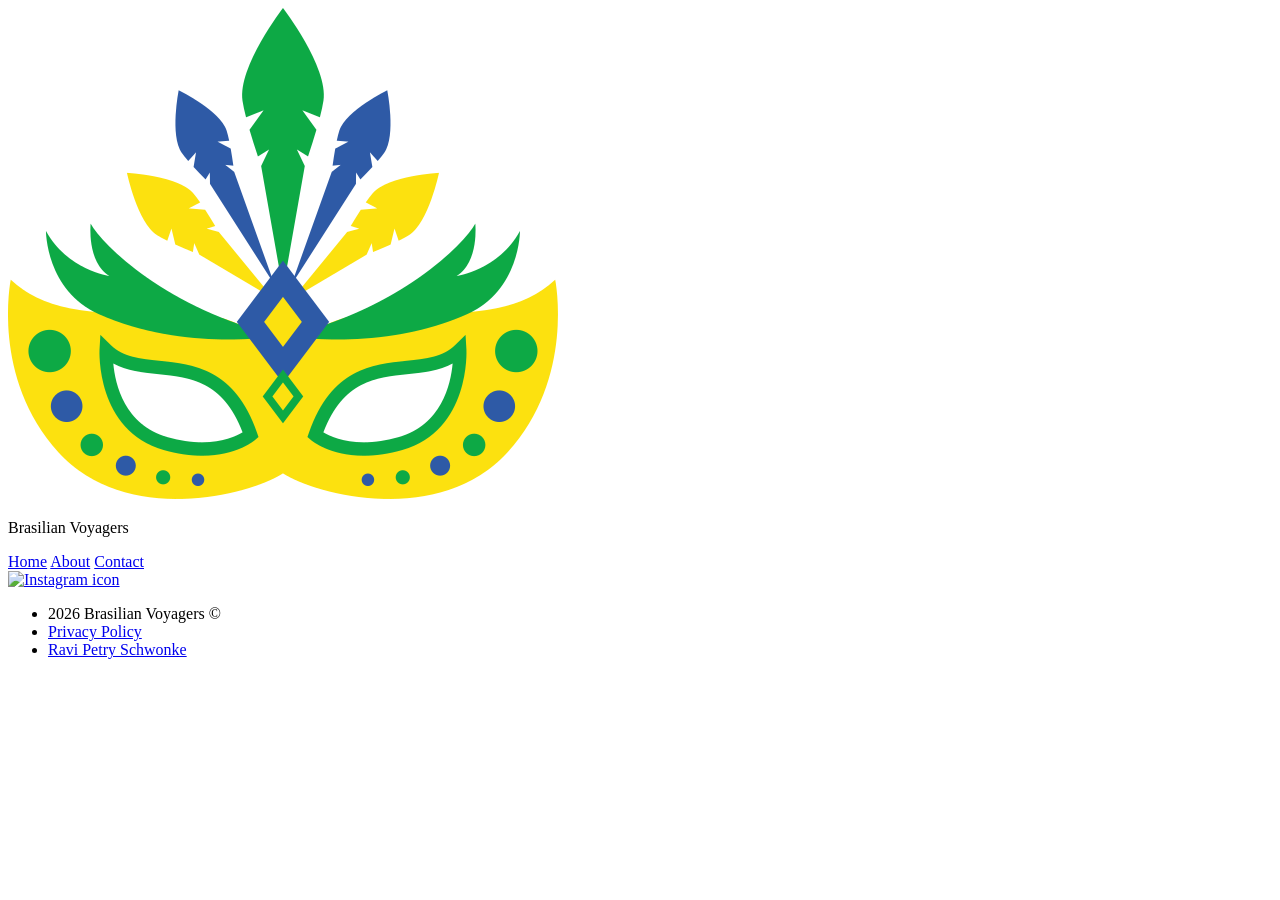
==== about.html @ b4f51a3a "feat: add header and footer" ====
<!DOCTYPE html>
<html lang="pt-BR">
<head>
    <meta charset="UTF-8">
    <meta name="viewport" content="width=device-width, initial-scale=1.0">
    <link rel="icon" type="image/png" href="./images/logo.png" >
    <title>Brasilian Voyagers</title>
</head>
<body>
    <header>
        <div>
            <img src="images/logo.png" alt="Brasilian Voyagers logo">
            <p>Bra<span>s</span>ilian Voyagers</p>
        </div>
        <nav>
            <a href="index.html">Home</a>
            <a href="about.html">About</a>
            <a href="contact.html">Contact</a>
        </nav>
        <a href="https://www.instagram.com/"><img src="images/instagram-icon.png" alt="Instagram icon"></a>
    </header>
    <main>

    </main>
    <footer>
        <ul>
            <li>2026 Brasilian Voyagers &copy;</li>
            <li><a href="#">Privacy Policy</a></li>
            <li><a href="https://github.com/Ravii-873">Ravi Petry Schwonke</a></li>
        </ul>
    </footer>
</body>
</html>
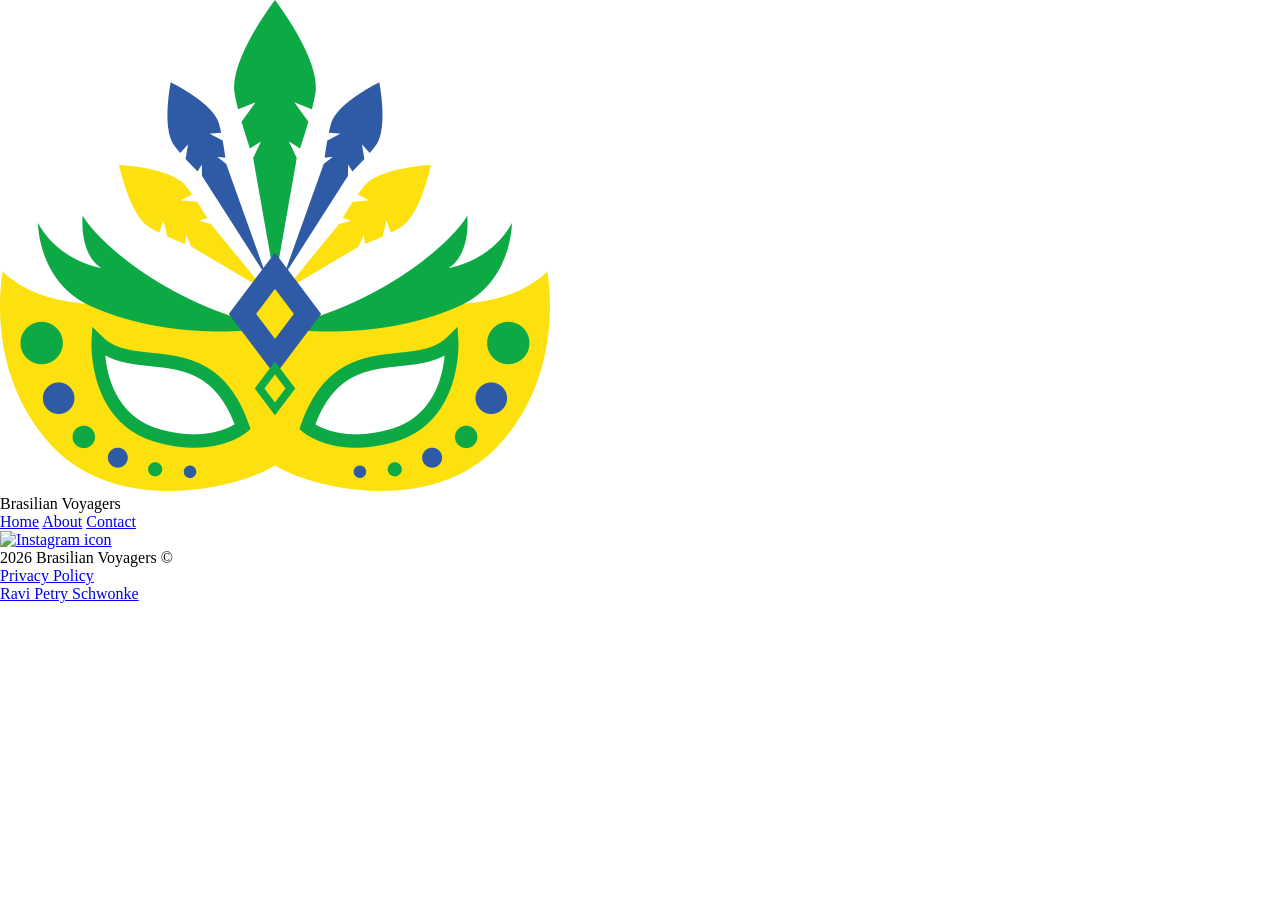
==== commit 4bbe7b23: "feat: link with css" ====
--- a/about.html
+++ b/about.html
@@ -1,11 +1,14 @@
 <!DOCTYPE html>
 <html lang="pt-BR">
+
 <head>
     <meta charset="UTF-8">
     <meta name="viewport" content="width=device-width, initial-scale=1.0">
-    <link rel="icon" type="image/png" href="./images/logo.png" >
+    <link rel="icon" type="image/png" href="./images/logo.png">
+    <link rel="stylesheet" href="style.css">
     <title>Brasilian Voyagers</title>
 </head>
+
 <body>
     <header>
         <div>
@@ -30,4 +33,5 @@
         </ul>
     </footer>
 </body>
+
 </html>
--- a/style.css
+++ b/style.css
@@ -0,0 +1,55 @@
+:root {
+  --green-forest-50: #f0f4f1;
+  --green-forest-100: #dce7df;
+  --green-forest-200: #b9cebe;
+  --green-forest-300: #8fae96;
+  --green-forest-400: #64886e;
+  --green-forest-500: #476b51;
+  --green-forest-600: #36533f;
+  --green-forest-700: #2b4232;
+  --green-forest-800: #233529;
+  --green-forest-900: #1d2c23;
+  --green-forest-950: #101914;
+
+  --green-water-50: #f0f7f5;
+  --green-water-100: #d8ede6;
+  --green-water-200: #b3dbcc;
+  --green-water-300: #82c1ab;
+  --green-water-400: #52a286;
+  --green-water-500: #38876c;
+  --green-water-600: #296d54;
+  --green-water-700: #235744;
+  --green-water-800: #1e4637;
+  --green-water-900: #19392e;
+  --green-water-950: #0e221b;
+
+  --blue-soft-50: #f2f6f9;
+  --blue-soft-100: #e2ebf2;
+  --blue-soft-200: #cbdbe7;
+  --blue-soft-300: #a8c5d8;
+  --blue-soft-400: #7da7c4;
+  --blue-soft-500: #5c8bb0;
+  --blue-soft-600: #486f92;
+  --blue-soft-700: #3d5c78;
+  --blue-soft-800: #354d63;
+  --blue-soft-900: #2e4153;
+  --blue-soft-950: #1d2a36;
+
+  --yellow-burnt-50: #fdfbf4;
+  --yellow-burnt-100: #f9f4e3;
+  --yellow-burnt-200: #f2e5c4;
+  --yellow-burnt-300: #e6cf9a;
+  --yellow-burnt-400: #d4b36c;
+  --yellow-burnt-500: #bf9847;
+  --yellow-burnt-600: #a37d36;
+  --yellow-burnt-700: #84622e;
+  --yellow-burnt-800: #6e5129;
+  --yellow-burnt-900: #5d4527;
+  --yellow-burnt-950: #342514;
+}
+
+* {
+    padding: 0;
+    margin: 0;
+    box-sizing: border-box;
+}
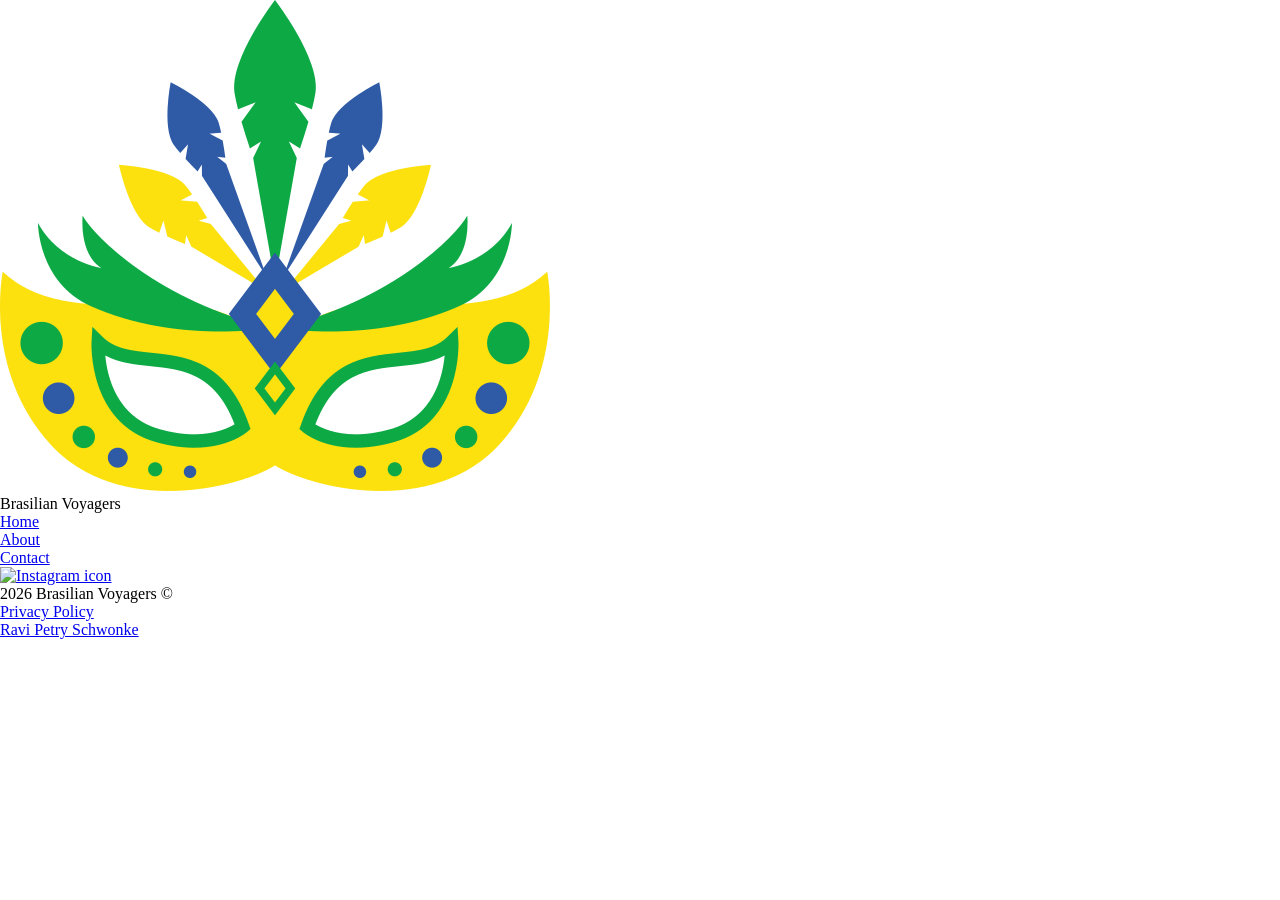
==== commit da22f9ac: "fix: navigation with <ul> intead of untied <a>'s" ====
--- a/about.html
+++ b/about.html
@@ -2,36 +2,40 @@
 <html lang="pt-BR">
 
 <head>
-    <meta charset="UTF-8">
-    <meta name="viewport" content="width=device-width, initial-scale=1.0">
-    <link rel="icon" type="image/png" href="./images/logo.png">
-    <link rel="stylesheet" href="style.css">
-    <title>Brasilian Voyagers</title>
+  <meta charset="UTF-8">
+  <meta name="viewport" content="width=device-width, initial-scale=1.0">
+  <link rel="icon" type="image/png" href="./images/logo.png">
+  <link rel="stylesheet" href="style.css">
+  <title>Brasilian Voyagers</title>
 </head>
 
 <body>
-    <header>
-        <div>
-            <img src="images/logo.png" alt="Brasilian Voyagers logo">
-            <p>Bra<span>s</span>ilian Voyagers</p>
-        </div>
-        <nav>
-            <a href="index.html">Home</a>
-            <a href="about.html">About</a>
-            <a href="contact.html">Contact</a>
-        </nav>
-        <a href="https://www.instagram.com/"><img src="images/instagram-icon.png" alt="Instagram icon"></a>
-    </header>
-    <main>
+  <header>
+    <div>
+      <img src="images/logo.png" alt="Brasilian Voyagers logo">
+      <p>Bra<span>s</span>ilian Voyagers</p>
+    </div>
+    <nav>
+      <ul>
+        <li><a href="index.html">Home</a></li>
+        <li><a href="about.html">About</a></li>
+        <li><a href="contact.html">Contact</a></li>
+      </ul>
+    </nav>
+    <a href="https://www.instagram.com/"><img src="images/instagram-icon.png" alt="Instagram icon"></a>
+  </header>
 
-    </main>
-    <footer>
-        <ul>
-            <li>2026 Brasilian Voyagers &copy;</li>
-            <li><a href="#">Privacy Policy</a></li>
-            <li><a href="https://github.com/Ravii-873">Ravi Petry Schwonke</a></li>
-        </ul>
-    </footer>
+  <main>
+
+  </main>
+
+  <footer>
+    <ul>
+      <li>2026 Brasilian Voyagers &copy;</li>
+      <li><a href="#">Privacy Policy</a></li>
+      <li><a href="https://github.com/Ravii-873">Ravi Petry Schwonke</a></li>
+    </ul>
+  </footer>
 </body>
 
 </html>
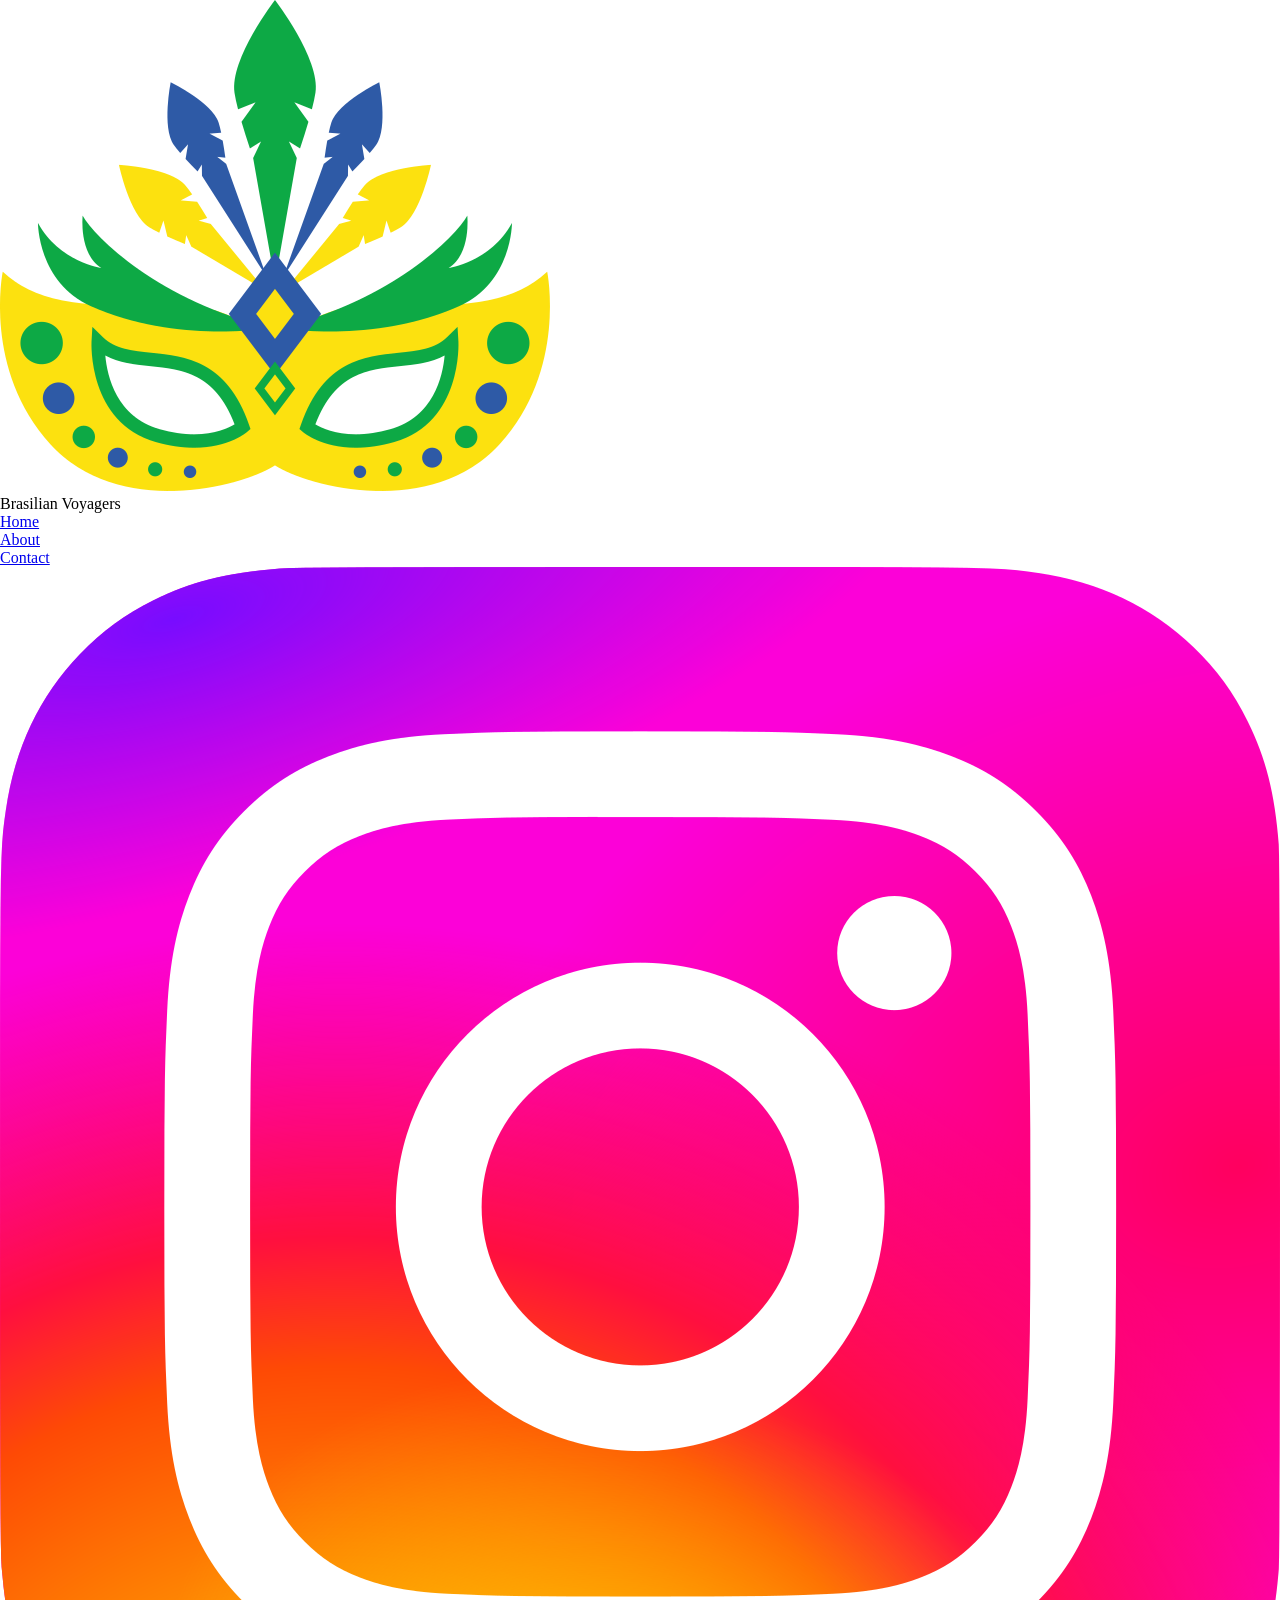
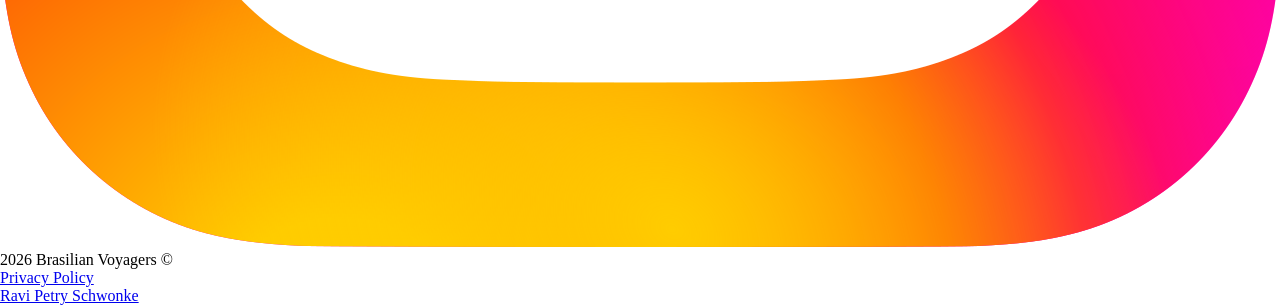
==== commit e672b56b: "fix: swap instagram-icon with a transparent bg one" ====
--- a/about.html
+++ b/about.html
@@ -22,7 +22,7 @@
         <li><a href="contact.html">Contact</a></li>
       </ul>
     </nav>
-    <a href="https://www.instagram.com/"><img src="images/instagram-icon.png" alt="Instagram icon"></a>
+    <a href="https://www.instagram.com/"><img src="images/instagram-icon.webp" alt="Instagram icon"></a>
   </header>
 
   <main>
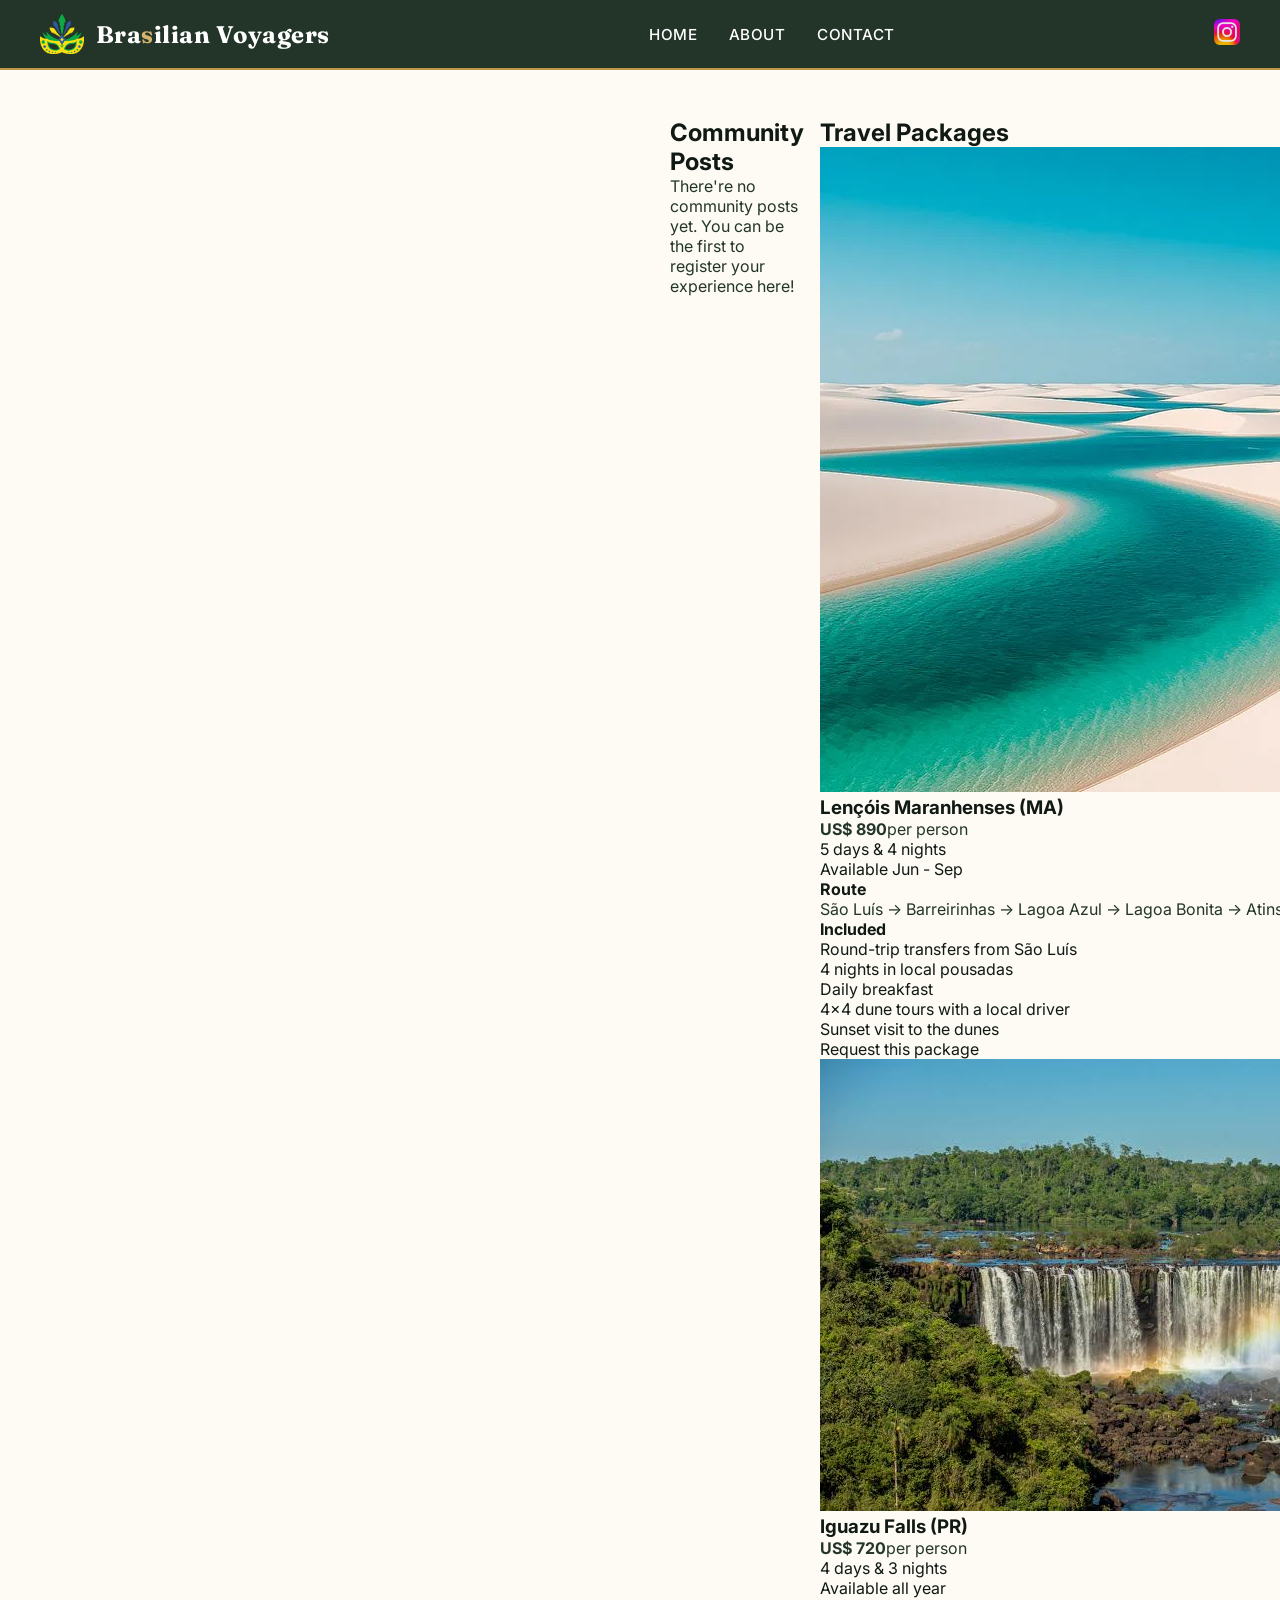
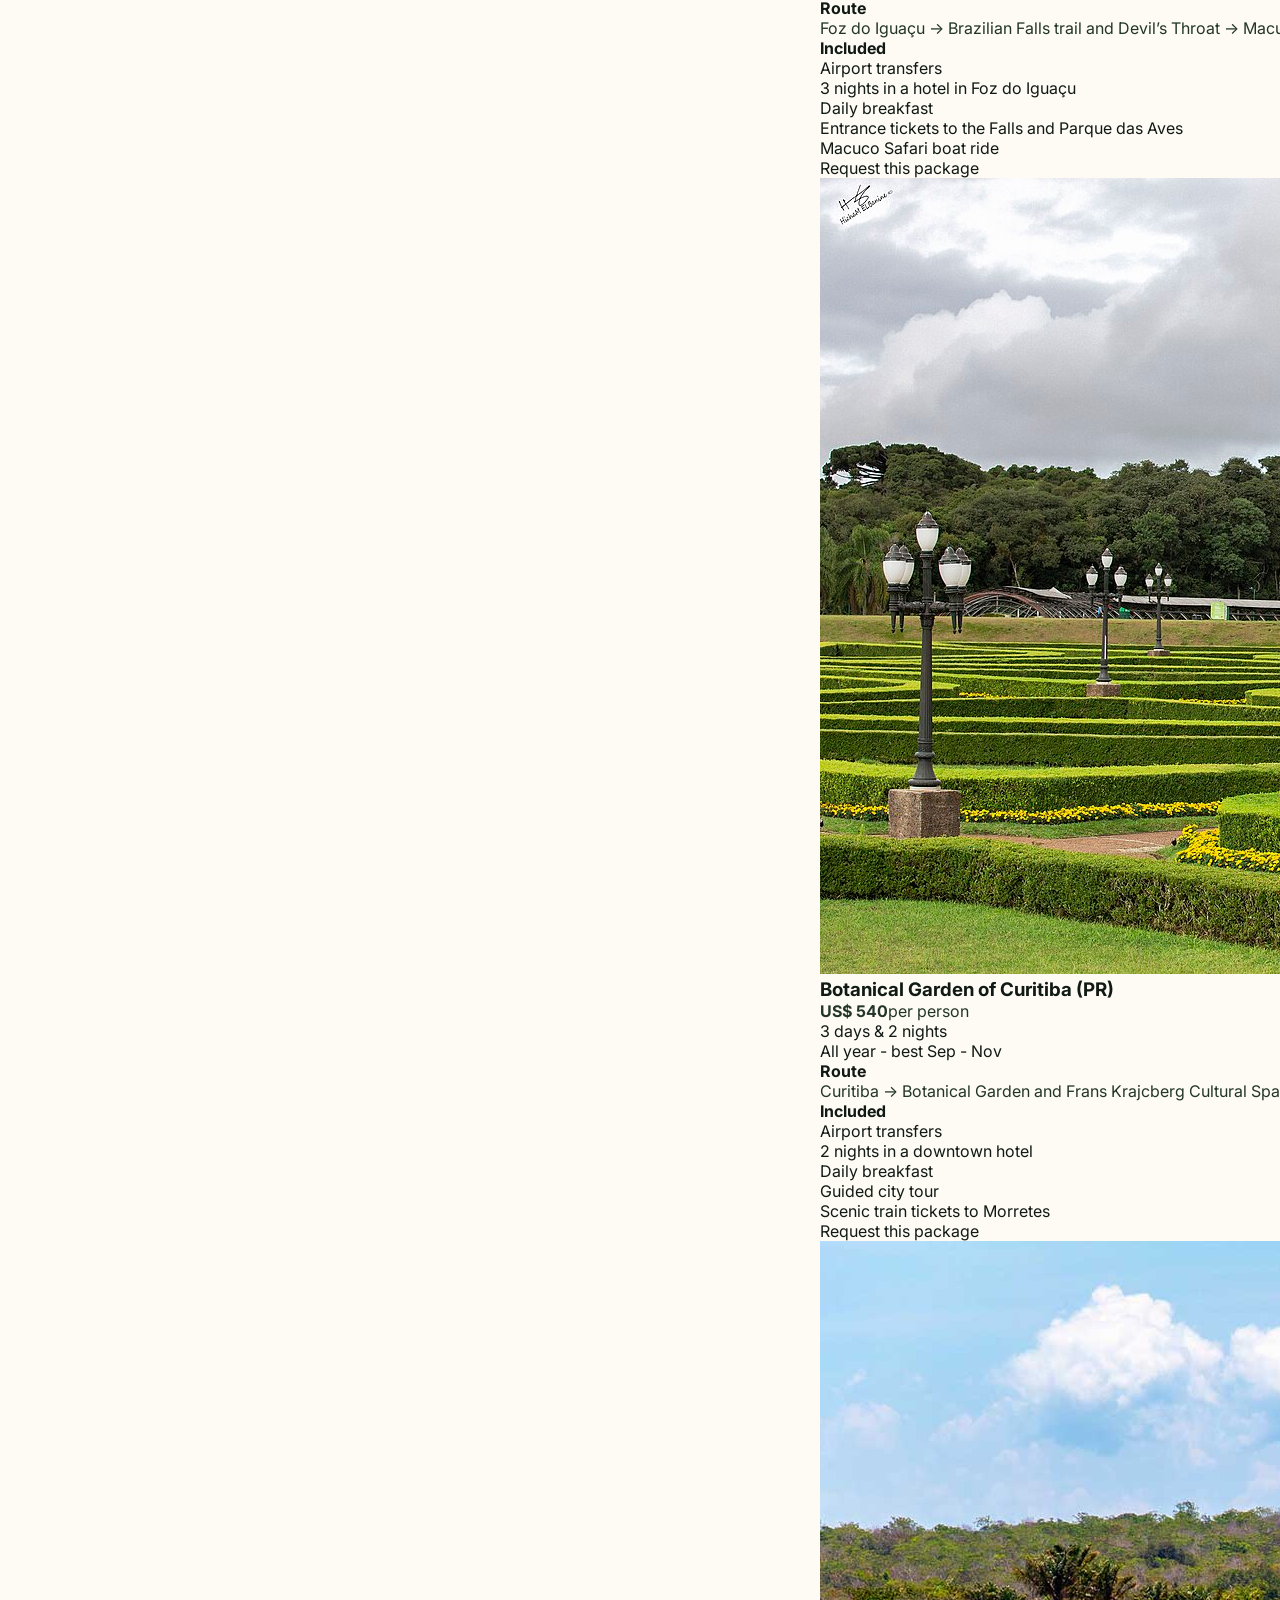
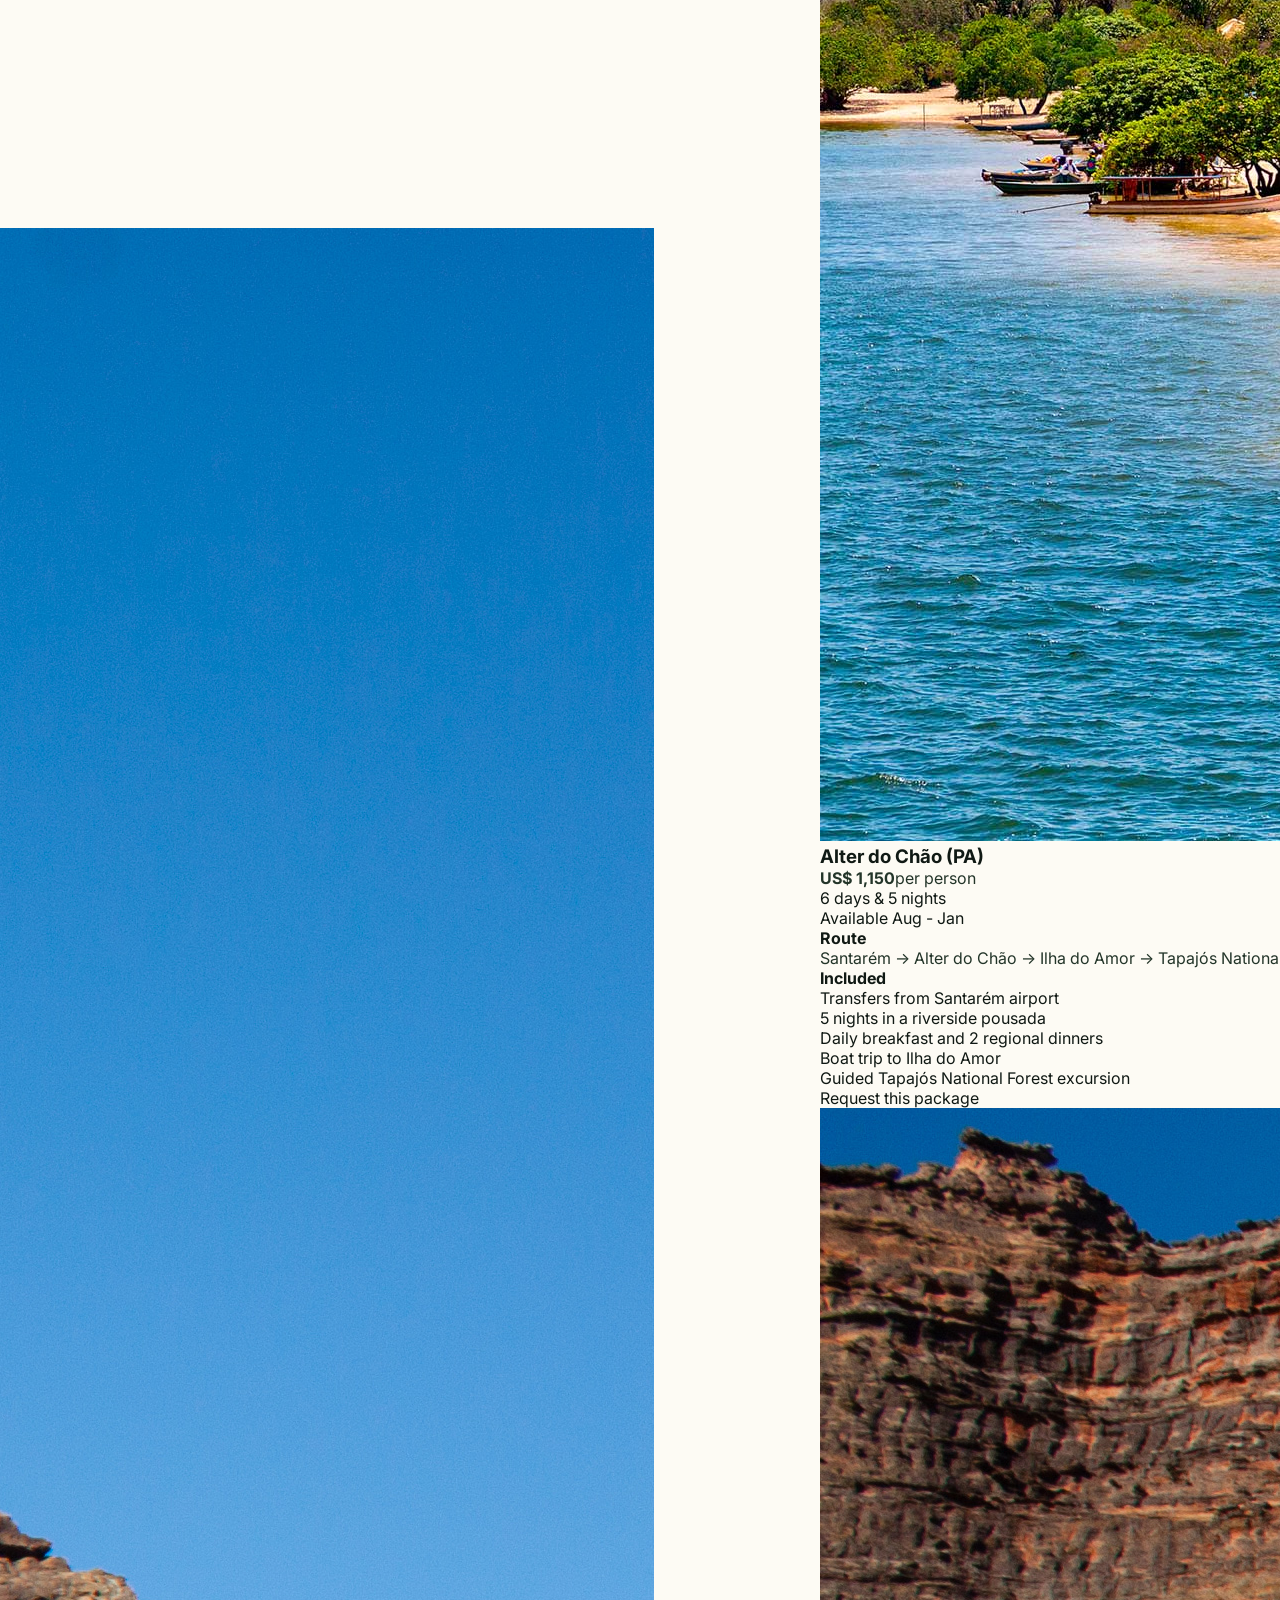
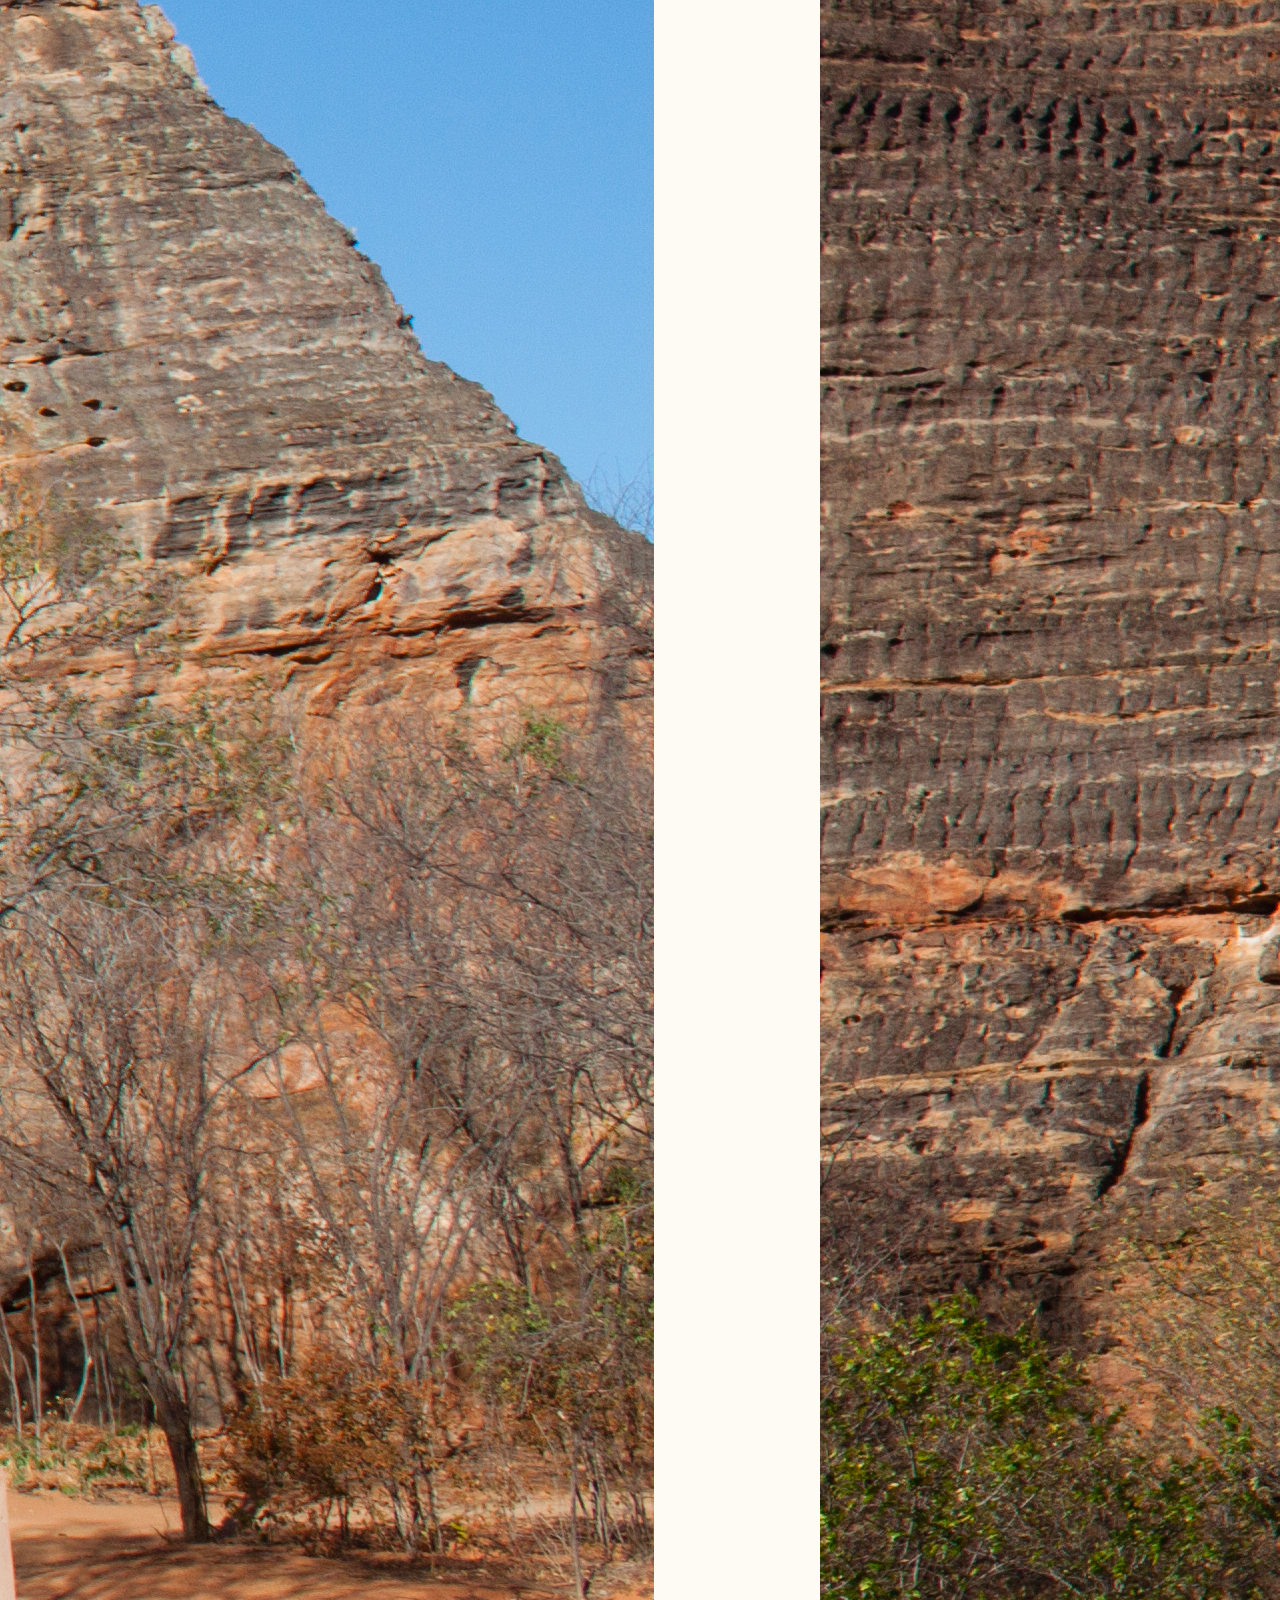
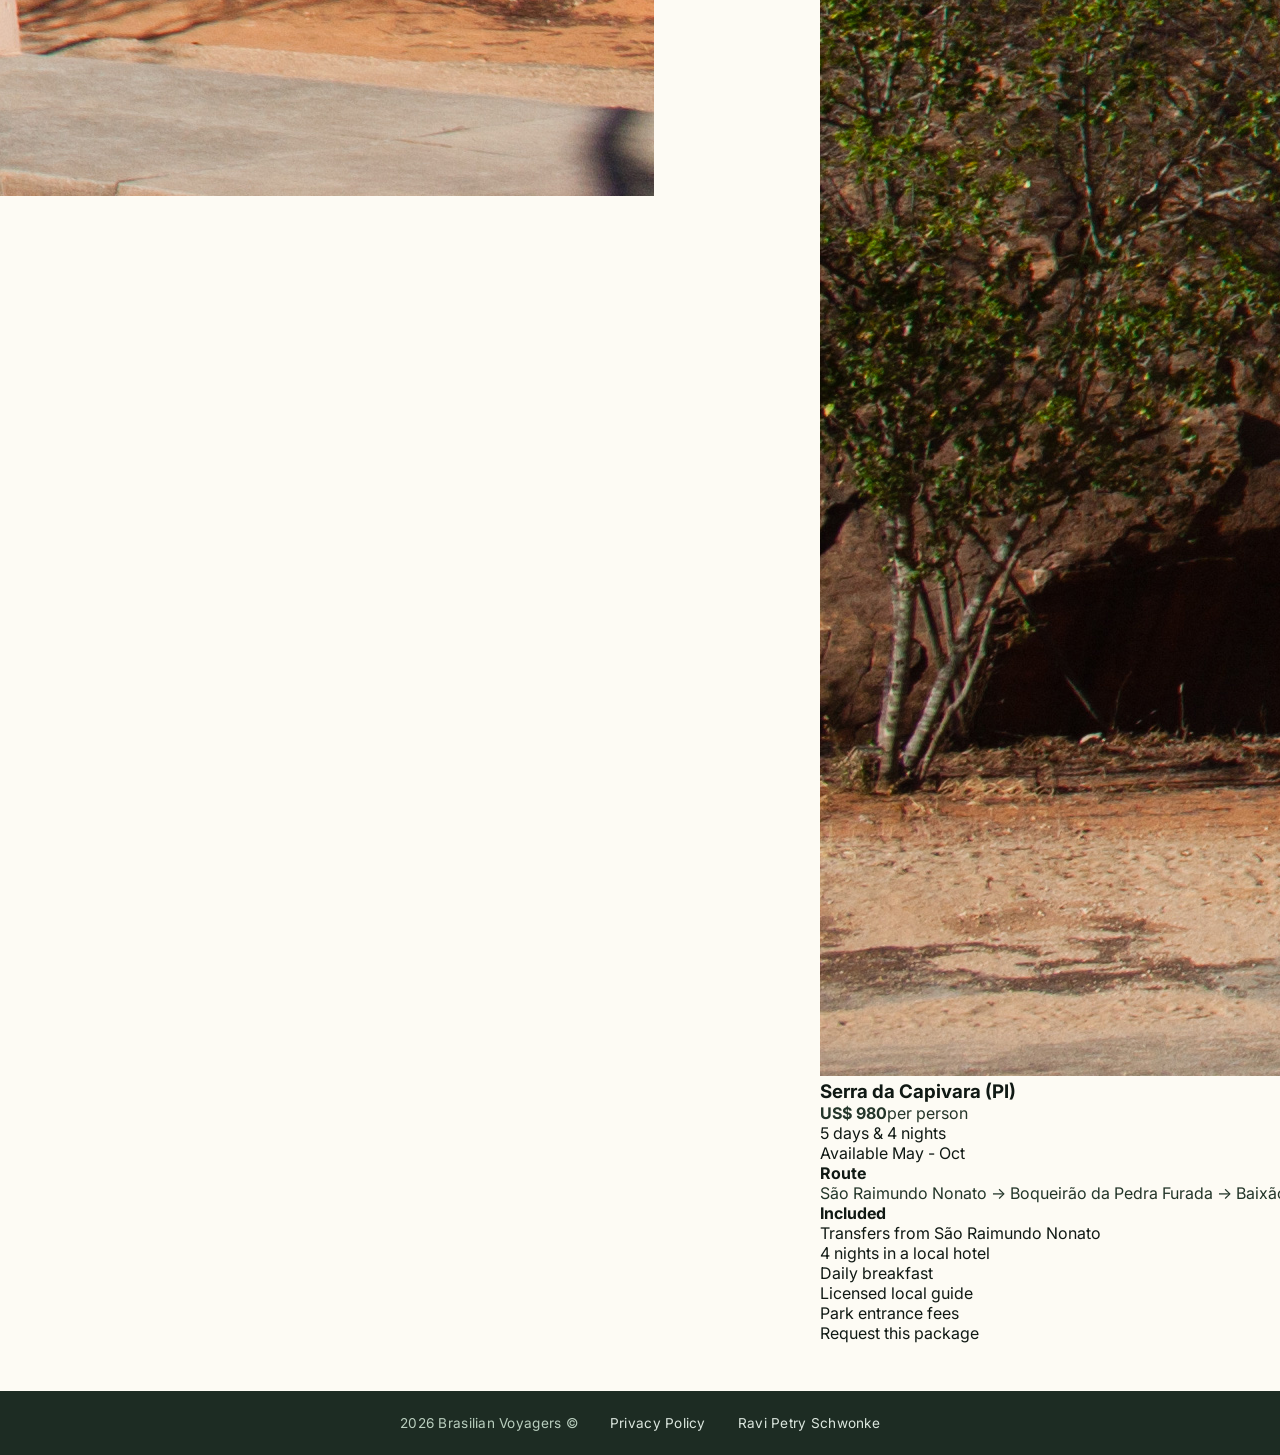
==== commit ff6a8389: "feat: structure about.html" ====
--- a/about.html
+++ b/about.html
@@ -11,29 +11,294 @@
 
 <body>
   <header>
-    <div>
+    <div class="header-logo">
       <img src="images/logo.png" alt="Brasilian Voyagers logo">
       <p>Bra<span>s</span>ilian Voyagers</p>
     </div>
     <nav>
-      <ul>
+      <ul class="nav-ul">
         <li><a href="index.html">Home</a></li>
         <li><a href="about.html">About</a></li>
         <li><a href="contact.html">Contact</a></li>
       </ul>
     </nav>
-    <a href="https://www.instagram.com/"><img src="images/instagram-icon.webp" alt="Instagram icon"></a>
+    <!-- This link would redirect to the company's Instagram account -->
+    <a href="https://www.instagram.com/" target="_blank" rel="noopener"><img class="head-ig-icon"
+        src="images/instagram-icon.webp" alt="Instagram icon"></a>
   </header>
 
-  <main>
+  <main id="about">
+    <div class="about-intro">
+      <h1>Here you find your next destination!</h1>
+      <nav id="nav-about">
+        <ul>
+          <li><a href="#places-guide">Places Guide</a></li>
+          <li><a href="#community-posts">Community Posts</a></li>
+          <li><a href="#travel-packages">Travel Packages</a></li>
+        </ul>
+      </nav>
+    </div>
+
+    <section id="places-guide">
+      <h2>Places Guide</h2>
+      <div class="places-list">
+        <article class="place-card">
+          <img src="./images/lencois-maranhenses.webp"
+            alt="White sand dunes and freshwater lagoons at Lençóis Maranhenses National Park">
+          <div class="place-info">
+            <h3>Lençóis Maranhenses <span>(MA)</span></h3>
+            <p>On Maranhão's coast, this national park protects 155,000 hectares of sweeping white sand dunes. From June
+              to September, seasonal rains fill the valleys with thousands of crystal-clear freshwater lagoons, creating
+              a
+              surreal landscape. Local culture blends Indigenous and Quilombola traditions, highlighted by fresh seafood
+              cuisine. Top activities include taking 4x4 tours from Barreirinhas or Atins to swim in Lagoa Azul and
+              Lagoa Bonita, and watching the sunset over the dunes.</p>
+          </div>
+        </article>
+
+        <article class="place-card">
+          <img src="./images/iguazu-falls.jpeg" alt="Cascades of Iguazu Falls surrounded by Atlantic Forest">
+          <div class="place-info">
+            <h3>Iguazu Falls <span>(PR)</span></h3>
+            <p>Straddling the border between Brazil (Foz do Iguaçu) and Argentina, this is the world's largest waterfall
+              system, featuring about 275 cascades surrounded by subtropical Atlantic Forest. Guarani legend attributes
+              the
+              falls to the wrath of the serpent god M'Boi. Visitors can walk along scenic footbridges up to the
+              thundering
+              Devil's Throat, take an exhilarating Macuco Safari boat ride under the falls, and explore the nearby Bird
+              Park
+              (Parque das Aves).</p>
+          </div>
+        </article>
+
+        <article class="place-card">
+          <img src="./images/botanical-garden-curitiba.jpg"
+            alt="Iron-and-glass greenhouse of the Botanical Garden of Curitiba">
+          <div class="place-info">
+            <h3>Botanical Garden of Curitiba <span>(PR)</span></h3>
+            <p>Opened in 1991, this is the primary postcard landmark of Paraná's capital, inspired by classic French
+              gardens. Its iconic iron-and-glass greenhouse originally sheltered Atlantic Forest flora while serving as
+              a
+              conservation and research hub. The park reflects Curitiba's planned urbanism and strong European heritage.
+              Visitors enjoy strolling past geometric flowerbeds, touring the Frans Krajcberg Cultural Space, exploring
+              the
+              sensory garden, and relaxing on the lawns at sunset.</p>
+          </div>
+        </article>
+
+        <article class="place-card">
+          <img src="./images/alter-do-chao.jpg" alt="White-sand river beach on the Tapajós River at Alter do Chão">
+          <div class="place-info">
+            <h3>Alter do Chão <span>(PA)</span></h3>
+            <p>Dubbed the "Amazonian Caribbean," this village near Santarém, Pará, sits along the Tapajós River. During
+              the
+              dry season (August to January), receding waters reveal vast white-sand river beaches, notably Ilha do
+              Amor.
+              The area preserves a strong Borari Indigenous identity, celebrated annually during the Sairé Festival.
+              Popular
+              activities include boat trips through the Tapajós National Forest, swimming in warm, clear waters, and
+              tasting
+              regional Amazonian fish dishes.</p>
+          </div>
+        </article>
+
+        <article class="place-card">
+          <img src="./images/serra-da-capivara.jpg"
+            alt="Rock formations and canyons of Serra da Capivara National Park">
+          <div class="place-info">
+            <h3>Serra da Capivara <span>(PI)</span></h3>
+            <p>Located in Piauí's semi-arid Caatinga biome, this UNESCO World Heritage national park holds the highest
+              concentration of prehistoric archaeological sites in the Americas. Its dramatic rock formations and
+              canyons
+              preserve cave paintings over 12,000 years old, depicting the daily lives of the continent's earliest
+              inhabitants. The region is also renowned for traditional handmade ceramics. Visitors take guided boardwalk
+              trails to painted rock walls, such as Boqueirão da Pedra Furada.</p>
+          </div>
+        </article>
+      </div>
+    </section>
+
+    <section id="community-posts">
+      <h2>Community Posts</h2>
+      <p>
+        There're no community posts yet. You can be the first to register your experience here!
+      </p>
+    </section>
+
+    <section id="travel-packages">
+      <h2>Travel Packages</h2>
+      <div class="places-list">
+        <article class="package-card">
+          <img src="./images/lencois-maranhenses.webp"
+            alt="White sand dunes and freshwater lagoons at Lençóis Maranhenses National Park">
+          <div class="package-info">
+            <div class="package-header">
+              <h3>Lençóis Maranhenses <span>(MA)</span></h3>
+              <p class="package-price"><strong>US$ 890</strong><span>per person</span></p>
+            </div>
+            <ul class="package-tags">
+              <li>5 days & 4 nights</li>
+              <li class="tag-season">Available Jun - Sep</li>
+            </ul>
+            <div class="package-details">
+              <div class="package-section">
+                <h4>Route</h4>
+                <p>São Luís -> Barreirinhas -> Lagoa Azul -> Lagoa Bonita -> Atins -> São Luís</p>
+              </div>
+              <div class="package-section">
+                <h4>Included</h4>
+                <ul class="package-included">
+                  <li>Round-trip transfers from São Luís</li>
+                  <li>4 nights in local pousadas</li>
+                  <li>Daily breakfast</li>
+                  <li>4x4 dune tours with a local driver</li>
+                  <li>Sunset visit to the dunes</li>
+                </ul>
+              </div>
+            </div>
+            <a class="package-cta" href="contact.html">Request this package</a>
+          </div>
+        </article>
+
+        <article class="package-card">
+          <img src="./images/iguazu-falls.jpeg" alt="Cascades of Iguazu Falls surrounded by Atlantic Forest">
+          <div class="package-info">
+            <div class="package-header">
+              <h3>Iguazu Falls <span>(PR)</span></h3>
+              <p class="package-price"><strong>US$ 720</strong><span>per person</span></p>
+            </div>
+            <ul class="package-tags">
+              <li>4 days & 3 nights</li>
+              <li class="tag-season">Available all year</li>
+            </ul>
+            <div class="package-details">
+              <div class="package-section">
+                <h4>Route</h4>
+                <p>Foz do Iguaçu -> Brazilian Falls trail and Devil’s Throat -> Macuco Safari -> Parque das Aves -> Itaipu
+                  Dam -> Foz do Iguaçu</p>
+              </div>
+              <div class="package-section">
+                <h4>Included</h4>
+                <ul class="package-included">
+                  <li>Airport transfers</li>
+                  <li>3 nights in a hotel in Foz do Iguaçu</li>
+                  <li>Daily breakfast</li>
+                  <li>Entrance tickets to the Falls and Parque das Aves</li>
+                  <li>Macuco Safari boat ride</li>
+                </ul>
+              </div>
+            </div>
+            <a class="package-cta" href="contact.html">Request this package</a>
+          </div>
+        </article>
+
+        <article class="package-card">
+          <img src="./images/botanical-garden-curitiba.jpg"
+            alt="Iron-and-glass greenhouse of the Botanical Garden of Curitiba">
+          <div class="package-info">
+            <div class="package-header">
+              <h3>Botanical Garden of Curitiba <span>(PR)</span></h3>
+              <p class="package-price"><strong>US$ 540</strong><span>per person</span></p>
+            </div>
+            <ul class="package-tags">
+              <li>3 days & 2 nights</li>
+              <li class="tag-season">All year - best Sep - Nov</li>
+            </ul>
+            <div class="package-details">
+              <div class="package-section">
+                <h4>Route</h4>
+                <p>Curitiba -> Botanical Garden and Frans Krajcberg Cultural Space -> Scenic train to Morretes -> Curitiba
+                </p>
+              </div>
+              <div class="package-section">
+                <h4>Included</h4>
+                <ul class="package-included">
+                  <li>Airport transfers</li>
+                  <li>2 nights in a downtown hotel</li>
+                  <li>Daily breakfast</li>
+                  <li>Guided city tour</li>
+                  <li>Scenic train tickets to Morretes</li>
+                </ul>
+              </div>
+            </div>
+            <a class="package-cta" href="contact.html">Request this package</a>
+          </div>
+        </article>
+
+        <article class="package-card">
+          <img src="./images/alter-do-chao.jpg" alt="White-sand river beach on the Tapajós River at Alter do Chão">
+          <div class="package-info">
+            <div class="package-header">
+              <h3>Alter do Chão <span>(PA)</span></h3>
+              <p class="package-price"><strong>US$ 1,150</strong><span>per person</span></p>
+            </div>
+            <ul class="package-tags">
+              <li>6 days & 5 nights</li>
+              <li class="tag-season">Available Aug - Jan</li>
+            </ul>
+            <div class="package-details">
+              <div class="package-section">
+                <h4>Route</h4>
+                <p>Santarém -> Alter do Chão -> Ilha do Amor -> Tapajós National Forest -> Alter do Chão -> Santarém</p>
+              </div>
+              <div class="package-section">
+                <h4>Included</h4>
+                <ul class="package-included">
+                  <li>Transfers from Santarém airport</li>
+                  <li>5 nights in a riverside pousada</li>
+                  <li>Daily breakfast and 2 regional dinners</li>
+                  <li>Boat trip to Ilha do Amor</li>
+                  <li>Guided Tapajós National Forest excursion</li>
+                </ul>
+              </div>
+            </div>
+            <a class="package-cta" href="contact.html">Request this package</a>
+          </div>
+        </article>
+
+        <article class="package-card">
+          <img src="./images/serra-da-capivara.jpg"
+            alt="Rock formations and canyons of Serra da Capivara National Park">
+          <div class="package-info">
+            <div class="package-header">
+              <h3>Serra da Capivara <span>(PI)</span></h3>
+              <p class="package-price"><strong>US$ 980</strong><span>per person</span></p>
+            </div>
+            <ul class="package-tags">
+              <li>5 days & 4 nights</li>
+              <li class="tag-season">Available May - Oct</li>
+            </ul>
+            <div class="package-details">
+              <div class="package-section">
+                <h4>Route</h4>
+                <p>São Raimundo Nonato -> Boqueirão da Pedra Furada -> Baixão da Vaca -> Museu do Homem Americano -> São
+                  Raimundo Nonato</p>
+              </div>
+              <div class="package-section">
+                <h4>Included</h4>
+                <ul class="package-included">
+                  <li>Transfers from São Raimundo Nonato</li>
+                  <li>4 nights in a local hotel</li>
+                  <li>Daily breakfast</li>
+                  <li>Licensed local guide</li>
+                  <li>Park entrance fees</li>
+                </ul>
+              </div>
+            </div>
+            <a class="package-cta" href="contact.html">Request this package</a>
+          </div>
+        </article>
+      </div>
+    </section>
 
   </main>
 
   <footer>
-    <ul>
+    <ul class="footer-ul">
       <li>2026 Brasilian Voyagers &copy;</li>
-      <li><a href="#">Privacy Policy</a></li>
-      <li><a href="https://github.com/Ravii-873">Ravi Petry Schwonke</a></li>
+      <!-- This would be a link to the company's privacy policy -->
+      <li><a href="#" target="_blank" rel="noopener">Privacy Policy</a></li>
+      <li><a href="https://github.com/Ravii-873" target="_blank" rel="noopener">Ravi Petry Schwonke</a></li>
     </ul>
   </footer>
 </body>
--- a/style.css
+++ b/style.css
@@ -1,4 +1,9 @@
+@import url('https://fonts.googleapis.com/css2?family=Fraunces:ital,opsz,wght@0,9..144,300..900;1,9..144,300..900&family=Inter:wght@400;500;600;700&display=swap');
+
 :root {
+  --font-display: "Fraunces", "Georgia", "Times New Roman", serif;
+  --font-body: "Inter", "Segoe UI", system-ui, -apple-system, sans-serif;
+
   --green-forest-50: #f0f4f1;
   --green-forest-100: #dce7df;
   --green-forest-200: #b9cebe;
@@ -49,7 +54,325 @@
 }
 
 * {
-    padding: 0;
-    margin: 0;
-    box-sizing: border-box;
+  padding: 0;
+  margin: 0;
+  box-sizing: border-box;
+}
+
+html {
+  height: 100%;
+}
+
+body {
+  display: flex;
+  flex-direction: column;
+  height: 100%;
+  background-color: var(--yellow-burnt-50);
+  font-family: var(--font-body);
+  color: var(--green-forest-950);
+}
+
+a {
+  text-decoration: none;
+  color: inherit;
+  transition: all 0.2s ease-in-out;
+}
+
+a:hover {
+  border-bottom-color: var(--yellow-burnt-400) !important;
+}
+
+p {
+  color: var(--green-forest-800);
+}
+
+ul {
+  list-style: none;
+}
+
+header {
+  display: flex;
+  align-items: center;
+  justify-content: space-between;
+  gap: 2rem;
+  width: 100%;
+  padding: 0.75rem 2.5rem;
+  background-color: var(--green-forest-800);
+  color: #ffffff;
+  border-bottom: 2px solid var(--yellow-burnt-500);
+}
+
+header div {
+  display: flex;
+  align-items: center;
+  gap: 0.75rem;
+}
+
+header img {
+  height: 44px;
+  width: 44px;
+  object-fit: contain;
+}
+
+.header-logo p,
+#what-is h1 {
+  font-family: var(--font-display);
+  font-weight: 700;
+  font-size: 1.5rem;
+  letter-spacing: 0.02em;
+  color: #ffffff;
+}
+
+.header-logo p span,
+#what-is h1 span {
+  color: var(--yellow-burnt-400);
+}
+
+.nav-ul {
+  display: flex;
+  gap: 2rem;
+}
+
+.nav-ul a {
+  font-family: var(--font-body);
+  font-weight: 500;
+  font-size: 0.95rem;
+  letter-spacing: 0.03em;
+  text-transform: uppercase;
+  padding-bottom: 0.25rem;
+  border-bottom: 1px solid transparent;
+  transition: all 0.2s ease-in-out;
+}
+
+.head-ig-icon {
+  height: 26px;
+  width: 26px;
+  opacity: 0.9;
+  transition: all 0.2s ease-in-out;
+}
+
+.head-ig-icon:hover {
+  opacity: 1;
+}
+
+main {
+  display: flex;
+  align-items: flex-start;
+  justify-content: center;
+  gap: 1rem;
+  margin: 3rem 5%;
+}
+
+#what-is,
+#examples,
+#contact {
+  display: flex;
+  flex-direction: column;
+  gap: 1rem;
+  width: 40%;
+  min-height: 80dvh;
+  padding: 4rem;
+  border-radius: 2rem;
+  background-color: white;
+  box-shadow: 0 0 8px rgba(16, 25, 20, 0.1);
+}
+
+#what-is h1,
+#contact h1 {
+  font-family: var(--font-display);
+  font-size: 2.5rem;
+  font-weight: 700;
+  color: var(--green-forest-700);
+}
+
+#what-is h1 span,
+#what-is p span {
+  color: var(--yellow-burnt-500);
+  font-weight: 500;
+}
+
+#what-is p,
+#examples p {
+  font-size: 1.15rem;
+  line-height: 1.3;
+}
+
+#what-is p strong {
+  font-weight: 700;
+  color: var(--green-forest-800);
+}
+
+#what-is p em {
+  font-style: italic;
+  color: var(--green-forest-600);
+}
+
+#amazon-river-div {
+  display: flex;
+  flex-direction: column;
+  gap: 0.5rem;
+  max-width: 100%;
+}
+
+#amazon-river-div img {
+  max-width: 100%;
+  border-radius: 0.25rem;
+}
+
+#amazon-river-div p {
+  font-size: 0.9rem;
+  font-weight: 100;
+  color: var(--yellow-burnt-600);
+}
+
+/* #examples {
+
+} */
+
+#contact {
+  width: 100%;
+  max-width: 50rem;
+  min-height: auto;
+}
+
+#contact-form {
+  display: flex;
+  flex-direction: column;
+  gap: 1.5rem;
+}
+
+.input {
+  display: flex;
+  flex-direction: column;
+  gap: 0.5rem;
+}
+
+.input label {
+  font-size: 1rem;
+  font-weight: 600;
+  letter-spacing: 0.07rem;
+  color: var(--green-forest-800);
+}
+
+.input input[type="text"],
+.input input[type="email"],
+.input textarea {
+  width: 100%;
+  padding: 0.8rem 1rem;
+  border: 1px solid var(--green-forest-200);
+  border-radius: 0.5rem;
+  background-color: rgba(240, 244, 241, 0.5);
+  font: inherit;
+  font-size: 1.05rem;
+  color: var(--green-forest-950);
+  transition: all 0.2s ease-in-out;
+}
+
+.input textarea {
+  min-height: 10rem;
+  resize: vertical;
+}
+
+.input input::placeholder,
+.input textarea::placeholder {
+  color: var(--green-forest-300);
+}
+
+.input input[type="text"]:focus,
+.input input[type="email"]:focus,
+.input textarea:focus {
+  outline: none;
+  border-color: var(--green-forest-500);
+  box-shadow: 0 0 0 3px rgba(71, 107, 81, 0.2);
+}
+
+.input-checkbox {
+  flex-direction: row;
+  align-items: center;
+  gap: 0.75rem;
+}
+
+.input-checkbox input {
+  flex-shrink: 0;
+  width: 1.1rem;
+  height: 1.1rem;
+  margin-top: 0.15rem;
+  accent-color: var(--green-forest-700);
+  cursor: pointer;
+}
+
+.input-checkbox label {
+  padding-top: 0.25rem;
+  font-size: 0.9rem;
+  font-weight: 400;
+  line-height: 1.3;
+}
+
+.input-checkbox label a {
+  border-bottom: 1px solid var(--yellow-burnt-400);
+  color: var(--yellow-burnt-700);
+  transition: all 0.1s ease-in-out;
+}
+
+.input-checkbox label a:hover {
+  color: var(--yellow-burnt-500);
+}
+
+#form-submit {
+  align-self: center;
+  width: 100%;
+  padding: 0.85rem 2.5rem;
+  border: none;
+  border-radius: 0.75rem;
+  background-color: var(--green-forest-700);
+  font: inherit;
+  font-weight: 600;
+  letter-spacing: 0.3rem;
+  text-transform: uppercase;
+  color: white;
+  cursor: pointer;
+  transition: all 0.08s ease-in-out;
+}
+
+#form-submit:hover {
+  background-color: var(--green-forest-900);
+}
+
+#form-submit:focus-visible {
+  outline: 2px solid var(--yellow-burnt-400);
+  outline-offset: 3px;
+}
+
+footer {
+  width: 100%;
+  padding: 1.5rem 2.5rem;
+  margin-top: auto;
+  background-color: var(--green-forest-900);
+  color: #ffffff;
+}
+
+.footer-ul {
+  display: flex;
+  align-items: center;
+  justify-content: center;
+  gap: 2rem;
+  flex-wrap: wrap;
+}
+
+.footer-ul li {
+  font-family: var(--font-body);
+  font-size: 0.85rem;
+  font-weight: 400;
+  color: var(--green-forest-200);
+  letter-spacing: 0.02em;
+}
+
+.footer-ul a {
+  color: var(--green-forest-100);
+  border-bottom: 1px solid transparent;
+  transition: all 0.2s ease-in-out;
+}
+
+.footer-ul a:hover {
+  color: #ffffff;
 }
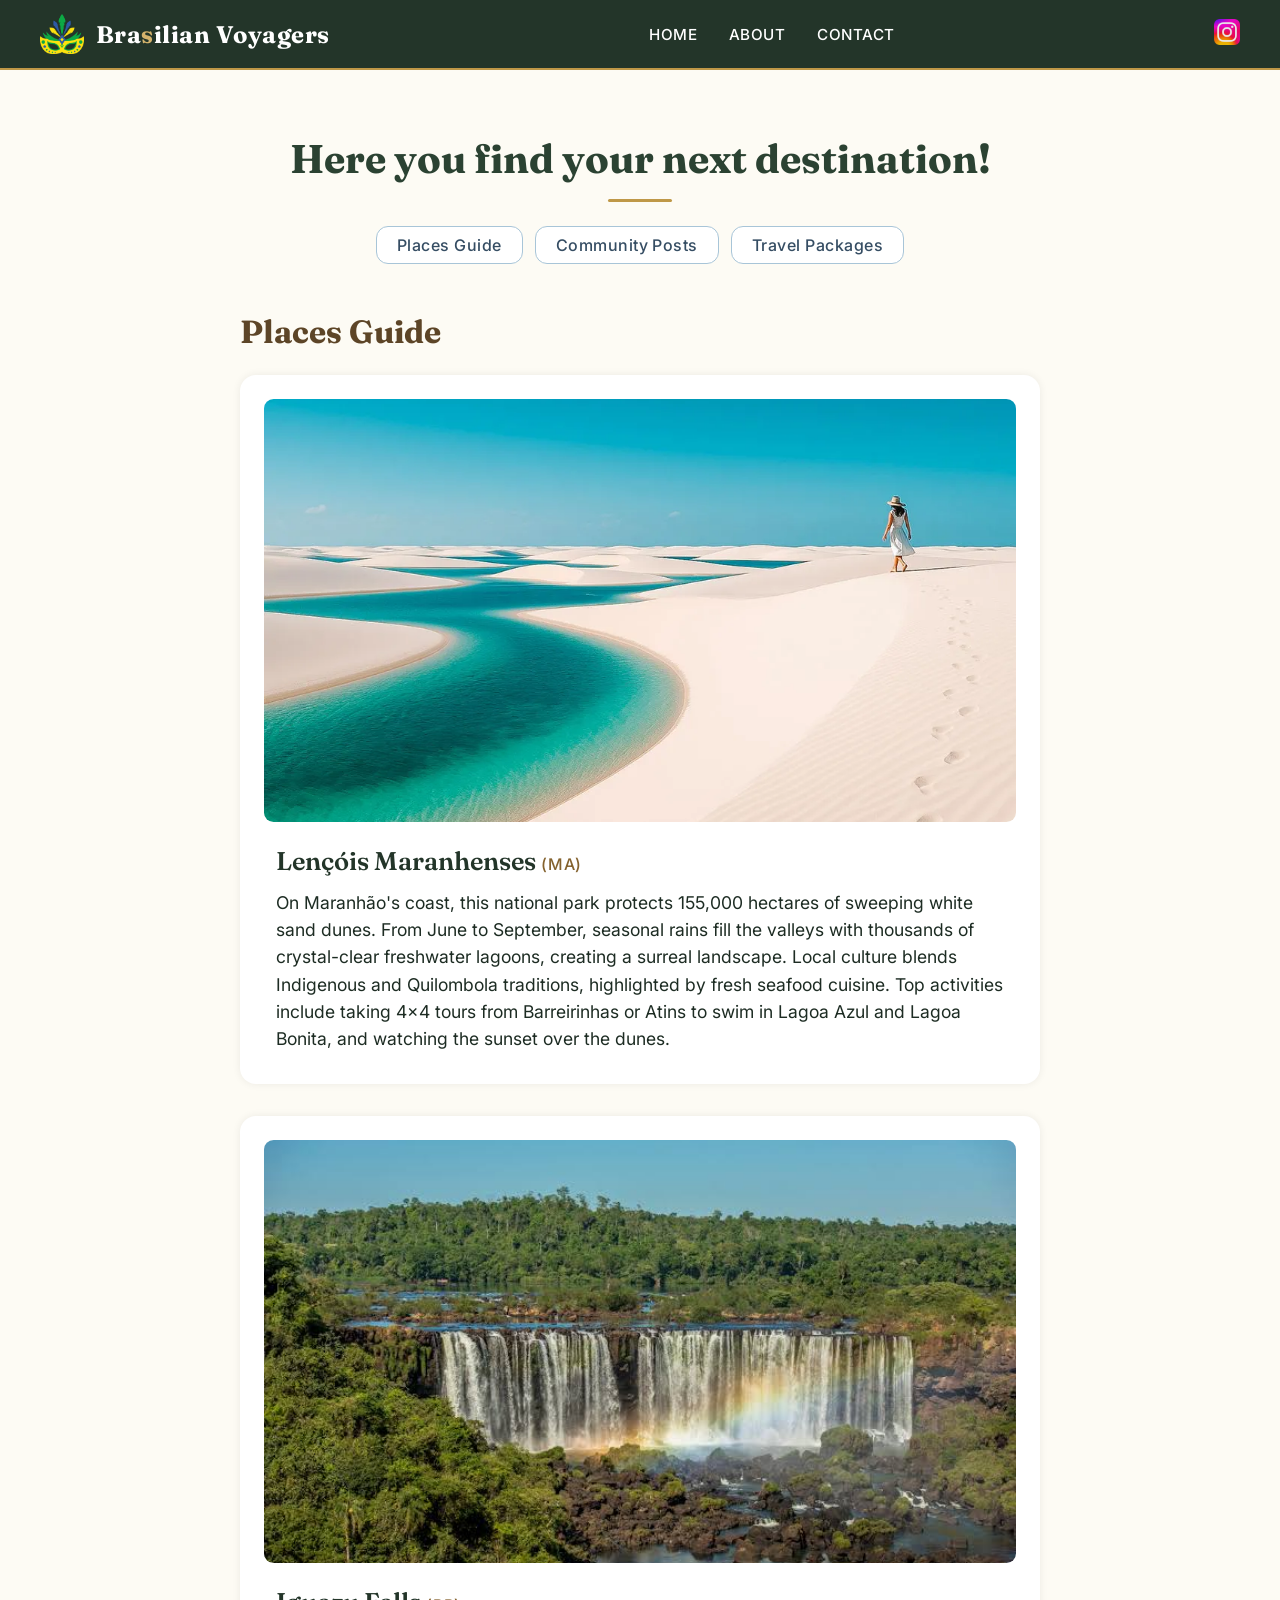
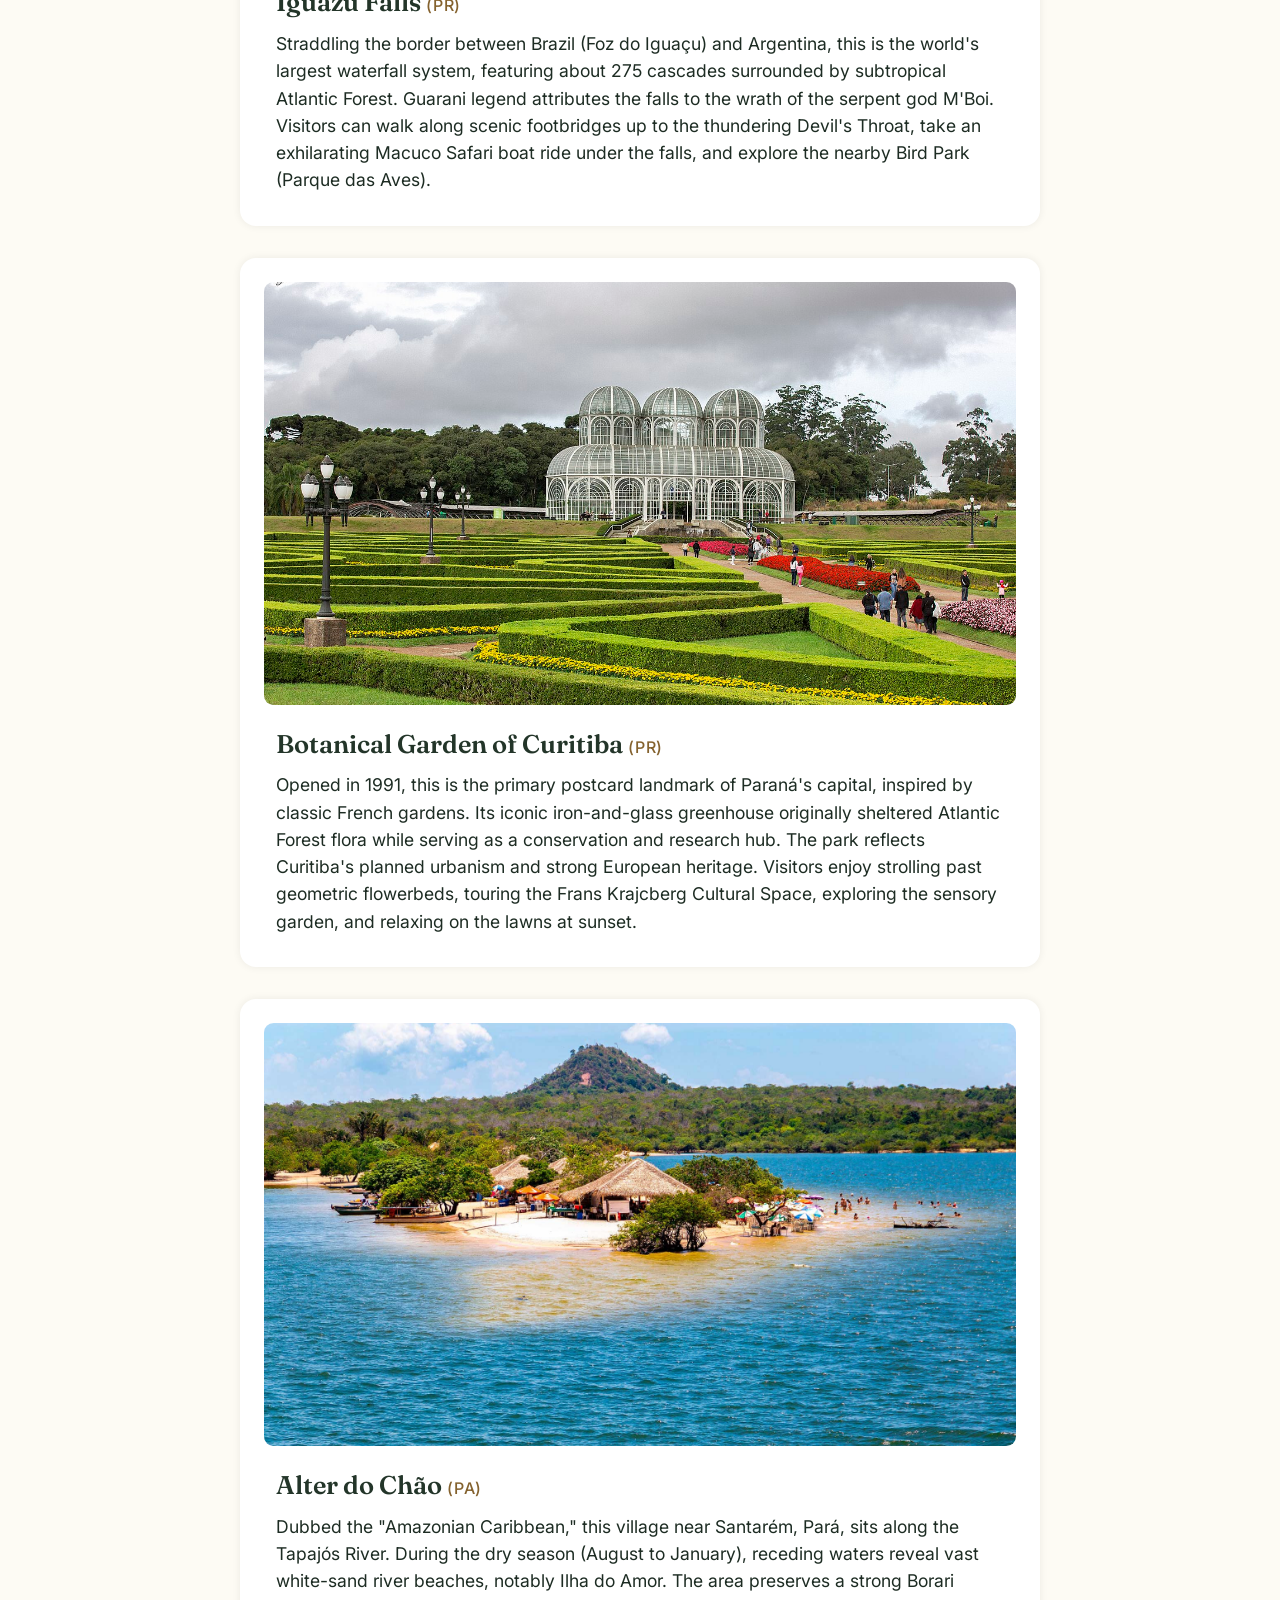
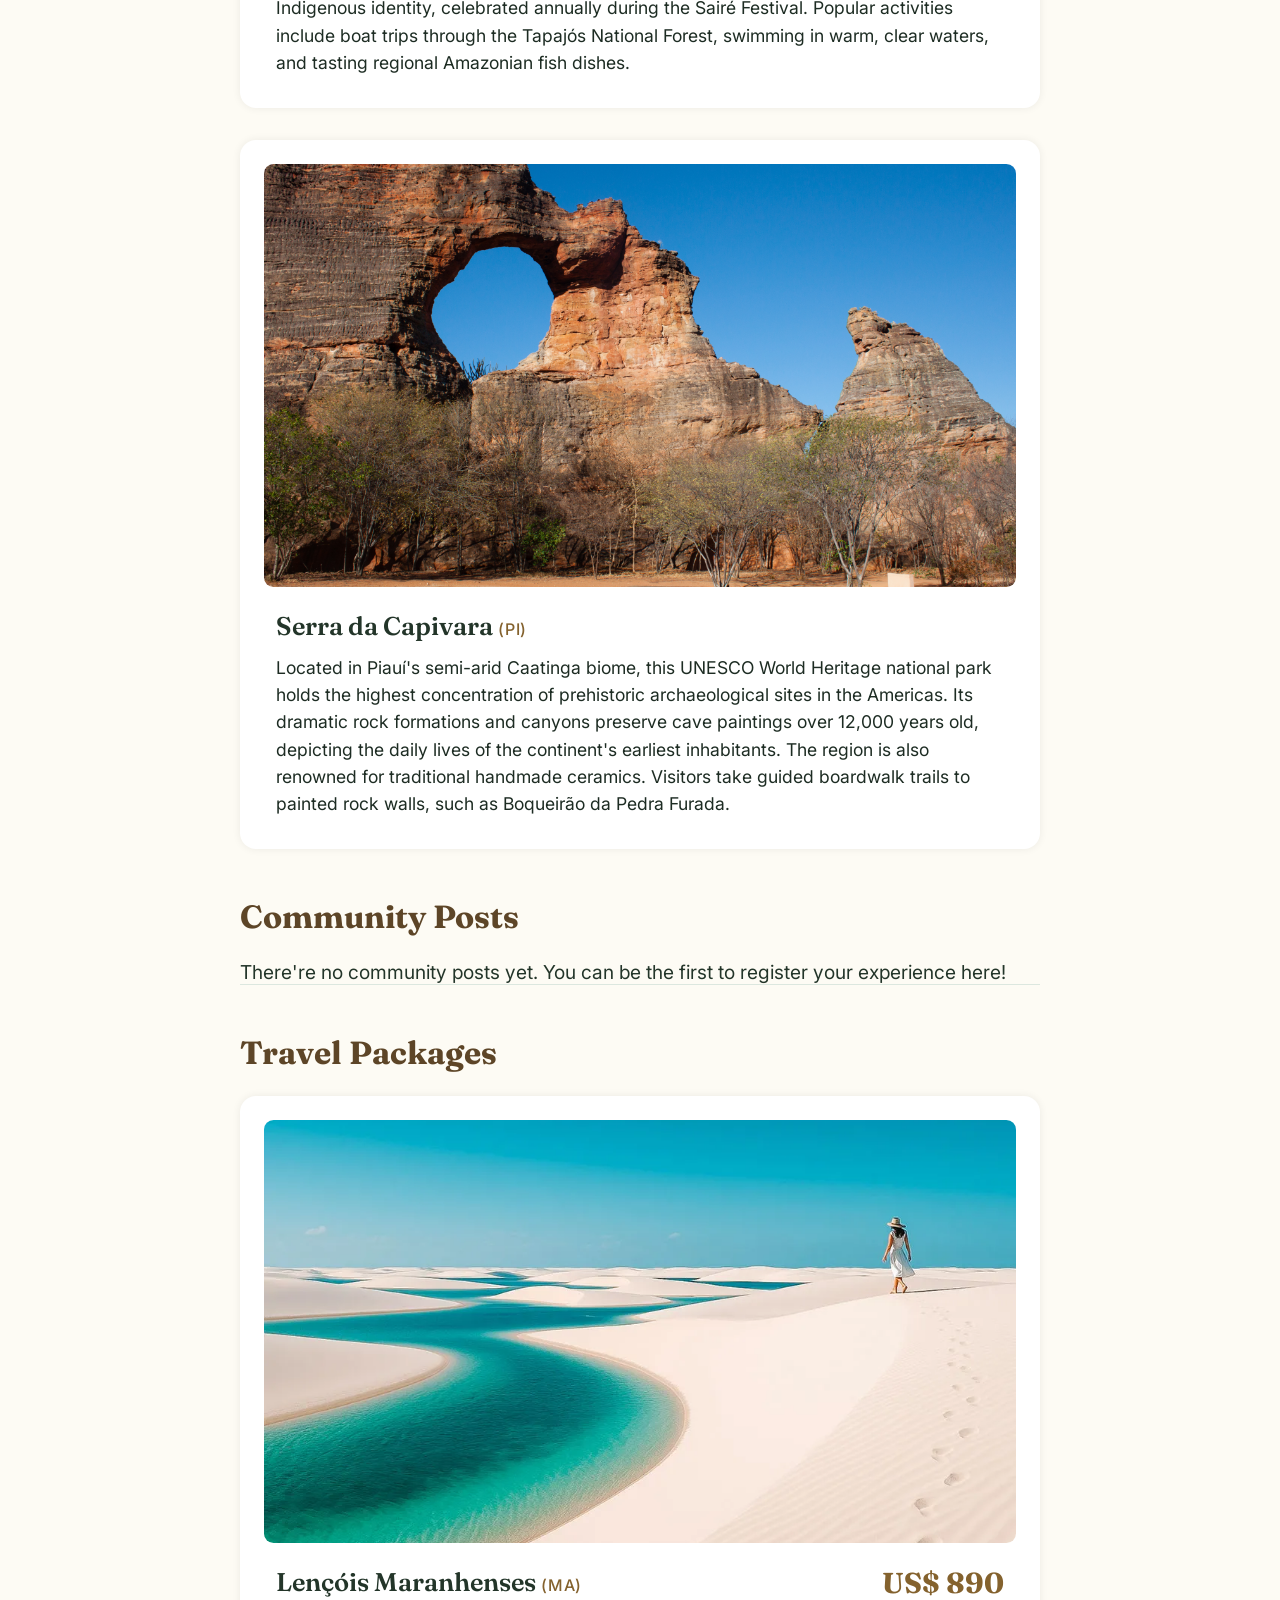
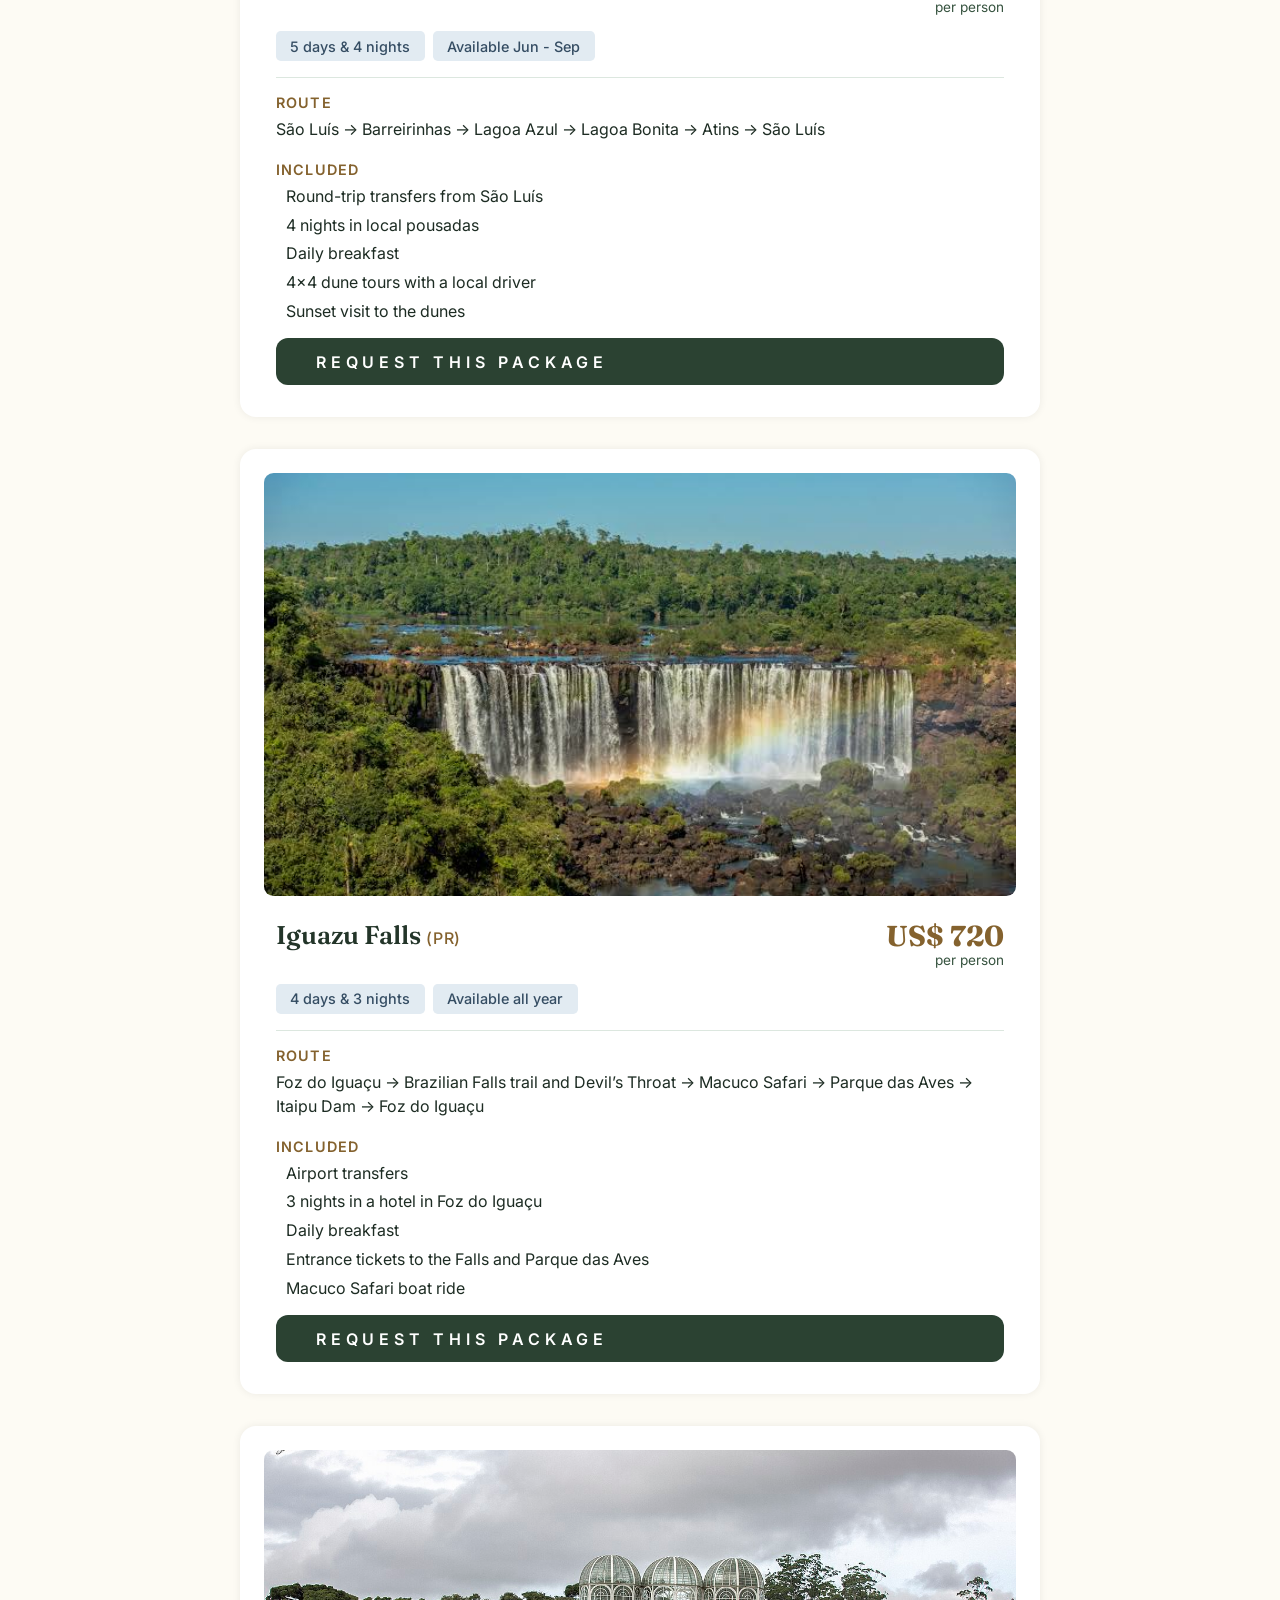
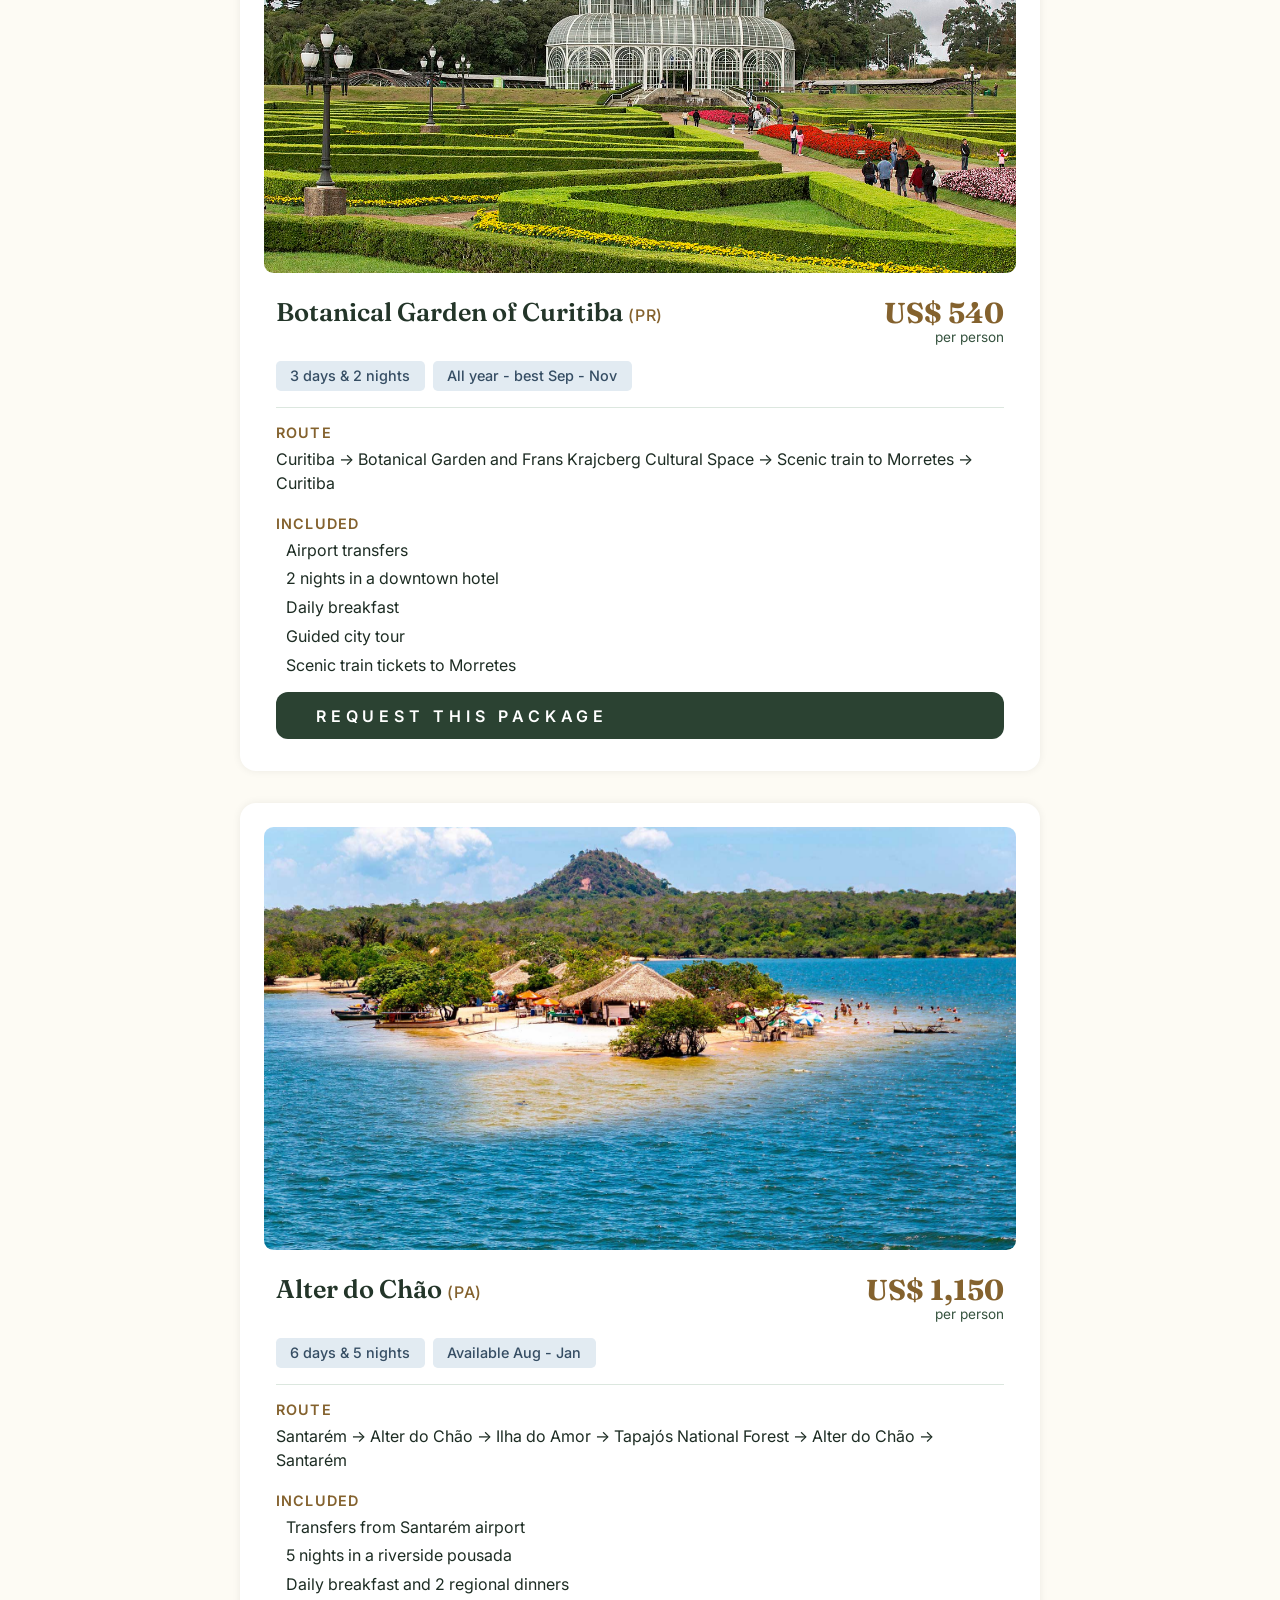
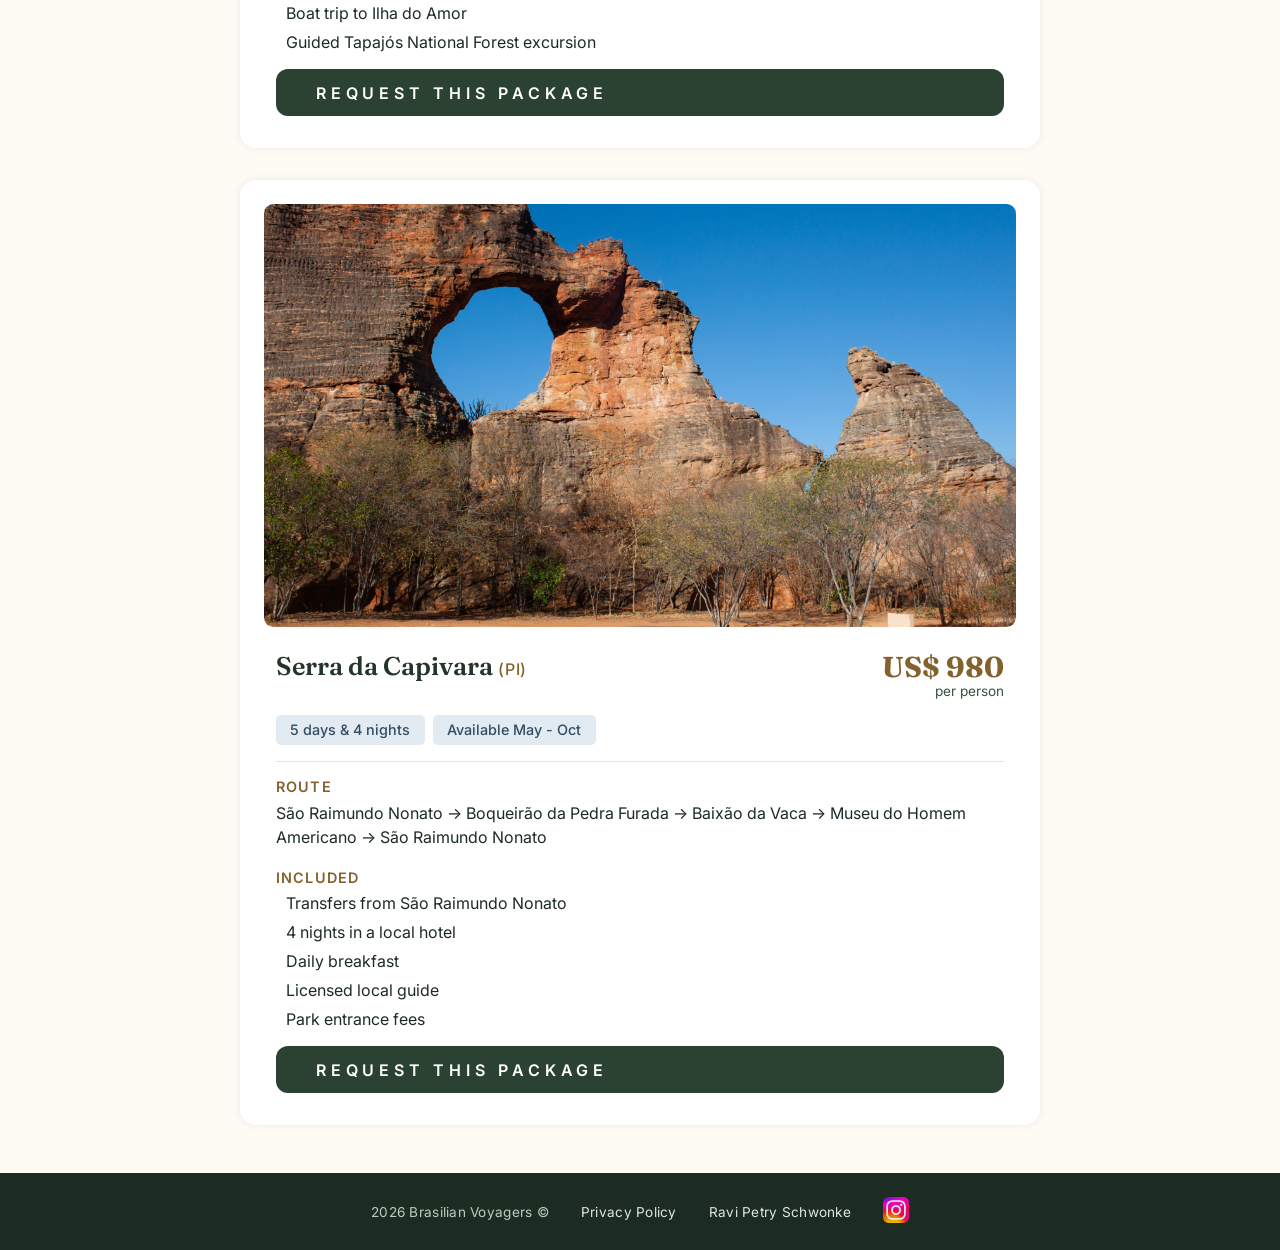
==== commit a5f23275: "feat: add footer's instagram link" ====
--- a/about.html
+++ b/about.html
@@ -299,6 +299,11 @@
       <!-- This would be a link to the company's privacy policy -->
       <li><a href="#" target="_blank" rel="noopener">Privacy Policy</a></li>
       <li><a href="https://github.com/Ravii-873" target="_blank" rel="noopener">Ravi Petry Schwonke</a></li>
+      <li class="footer-ig">
+        <!-- This link would redirect to the company's Instagram account -->
+        <a href="https://www.instagram.com/" target="_blank" rel="noopener"><img class="head-ig-icon"
+            src="images/instagram-icon.webp" alt="Instagram icon"></a>
+      </li>
     </ul>
   </footer>
 </body>
--- a/style.css
+++ b/style.css
@@ -61,6 +61,7 @@
 
 html {
   height: 100%;
+  scroll-behavior: smooth;
 }
 
 body {
@@ -178,7 +179,9 @@
 }
 
 #what-is h1,
-#contact h1 {
+#examples h2,
+#contact h1,
+#about h1 {
   font-family: var(--font-display);
   font-size: 2.5rem;
   font-weight: 700;
@@ -225,9 +228,227 @@
   color: var(--yellow-burnt-600);
 }
 
-/* #examples {
-
-} */
+#about {
+  display: flex;
+  flex-direction: column;
+  align-items: center;
+  gap: 3rem;
+}
+
+.about-intro {
+  display: flex;
+  flex-direction: column;
+  align-items: center;
+  gap: 1.5rem;
+  padding-top: 1rem;
+}
+
+#about h1 {
+  text-align: center;
+}
+
+#about h1::after {
+  content: "";
+  display: block;
+  width: 4rem;
+  height: 3px;
+  margin: 1rem auto 0;
+  border-radius: 999px;
+  background-color: var(--yellow-burnt-500);
+}
+
+#nav-about ul {
+  display: flex;
+  gap: 0.75rem;
+}
+
+#nav-about ul li a {
+  display: block;
+  padding: 0.5rem 1.25rem;
+  border: 1px solid var(--blue-soft-300);
+  border-radius: 0.75rem;
+  background-color: white;
+  font-family: var(--font-body);
+  font-size: 1rem;
+  font-weight: 500;
+  letter-spacing: 0.03em;
+  color: var(--blue-soft-800);
+  transition: all 0.1s ease-in-out;
+}
+
+#nav-about ul li a:hover {
+  border-color: var(--blue-soft-800);
+  border-bottom-color: var(--blue-soft-800) !important;
+  background-color: var(--blue-soft-900);
+  color: white;
+}
+
+#about h2 {
+  font-family: var(--font-display);
+  font-size: 2rem;
+  color: var(--yellow-burnt-900);
+}
+
+main section {
+  display: flex;
+  flex-direction: column;
+  gap: 1.5rem;
+  width: 100%;
+  max-width: 50rem;
+}
+
+.places-list {
+  display: flex;
+  flex-direction: column;
+  gap: 2rem;
+}
+
+.place-card,
+.package-card {
+  display: flex;
+  flex-direction: column;
+  gap: 1.5rem;
+  padding: 1.5rem 1.5rem 2rem;
+  border-radius: 1rem;
+  background-color: white;
+  box-shadow: 0 0 8px rgba(16, 25, 20, 0.07);
+}
+
+.place-card img,
+.package-card img {
+  width: 100%;
+  aspect-ratio: 16 / 9;
+  border-radius: 0.6rem;
+  object-fit: cover;
+}
+
+.place-info,
+.package-info {
+  display: flex;
+  flex-direction: column;
+  gap: 0.75rem;
+  padding: 0 0.75rem;
+}
+
+.place-info h3,
+.package-info h3 {
+  font-family: var(--font-display);
+  font-size: 1.6rem;
+  font-weight: 600;
+  line-height: 1.2;
+  color: var(--green-forest-800);
+}
+
+.place-info h3 span,
+.package-info h3 span {
+  font-family: var(--font-body);
+  font-size: 1rem;
+  font-weight: 500;
+  letter-spacing: 0.05em;
+  color: var(--yellow-burnt-700);
+}
+
+.place-info p {
+  font-size: 1.1rem;
+  line-height: 1.55;
+  color: var(--green-forest-900);
+}
+
+#community-posts p {
+  font-size: 1.2rem;
+  border-bottom: 1px solid var(--green-forest-100);
+}
+
+.package-info {
+  gap: 1rem;
+}
+
+.package-header {
+  display: flex;
+  flex-wrap: wrap;
+  align-items: flex-start;
+  justify-content: space-between;
+}
+
+.package-price {
+  display: flex;
+  flex-direction: column;
+  align-items: flex-end;
+}
+
+.package-price strong {
+  font-family: var(--font-display);
+  font-size: 1.8rem;
+  font-weight: 700;
+  line-height: 1.1;
+  color: var(--yellow-burnt-700);
+}
+
+.package-price span {
+  font-size: 0.85rem;
+  color: var(--green-forest-600);
+}
+
+.package-tags {
+  display: flex;
+  gap: 0.5rem;
+}
+
+.package-tags li {
+  padding: 0.4rem 0.9rem;
+  border-radius: 0.3rem;
+  background-color: var(--blue-soft-100);
+  font-size: 0.9rem;
+  font-weight: 500;
+  color: var(--blue-soft-800);
+}
+
+.package-details {
+  display: flex;
+  flex-direction: column;
+  gap: 1.25rem;
+  padding-top: 1rem;
+  border-top: 1px solid var(--green-forest-100);
+}
+
+.package-section {
+  display: flex;
+  flex-direction: column;
+  gap: 0.4rem;
+}
+
+.package-section h4 {
+  font-family: var(--font-body);
+  font-size: 0.9rem;
+  font-weight: 600;
+  letter-spacing: 0.08em;
+  text-transform: uppercase;
+  color: var(--yellow-burnt-700);
+}
+
+.package-section p {
+  font-size: 1rem;
+  line-height: 1.5;
+  color: var(--green-forest-900);
+}
+
+.package-included {
+  display: flex;
+  flex-direction: column;
+  gap: 0.4rem;
+}
+
+.package-included li {
+  display: flex;
+  gap: 0.6rem;
+  font-size: 1rem;
+  line-height: 1.4;
+  color: var(--green-forest-900);
+}
+
+.package-included li::before {
+  content: " ";
+}
 
 #contact {
   width: 100%;
@@ -318,7 +539,8 @@
   color: var(--yellow-burnt-500);
 }
 
-#form-submit {
+#form-submit,
+.package-cta {
   align-self: center;
   width: 100%;
   padding: 0.85rem 2.5rem;
@@ -334,11 +556,13 @@
   transition: all 0.08s ease-in-out;
 }
 
-#form-submit:hover {
+#form-submit:hover,
+.package-cta:hover {
   background-color: var(--green-forest-900);
 }
 
-#form-submit:focus-visible {
+#form-submit:focus-visible,
+.package-cta:focus-visible {
   outline: 2px solid var(--yellow-burnt-400);
   outline-offset: 3px;
 }
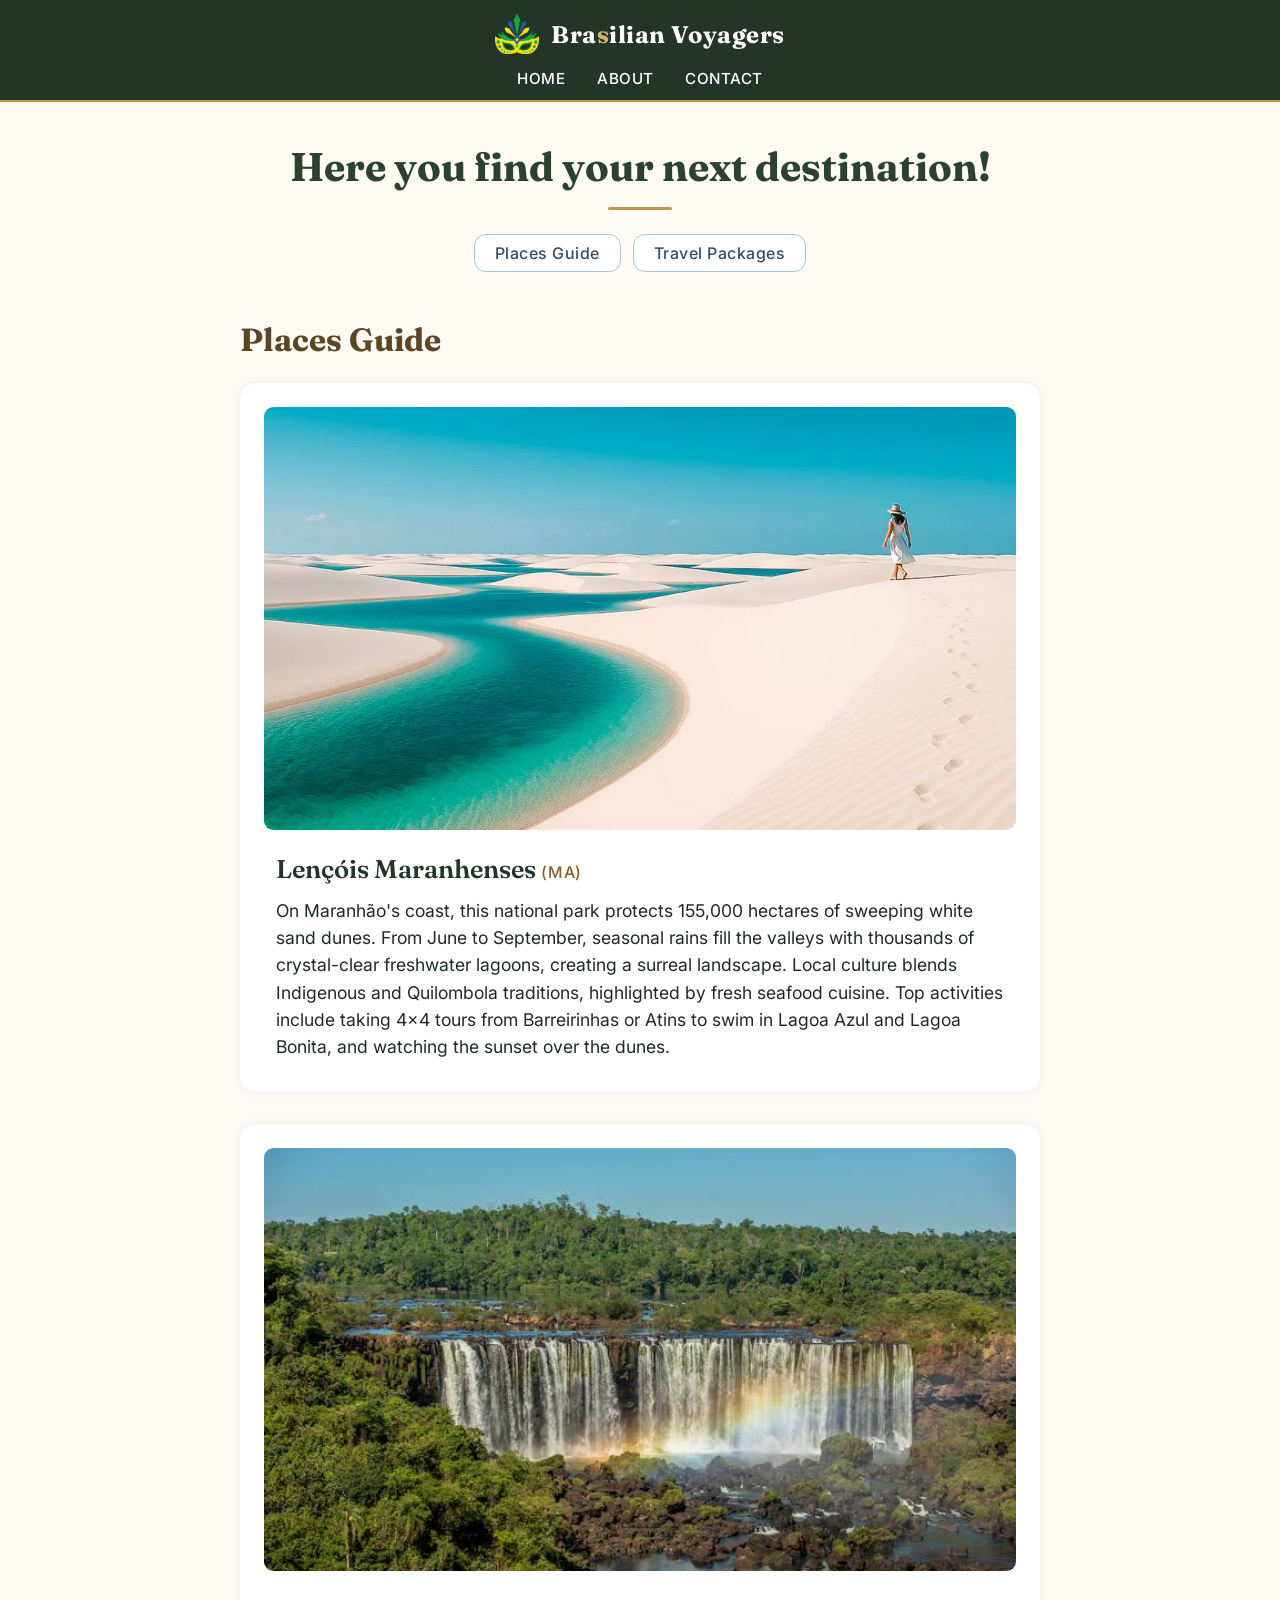
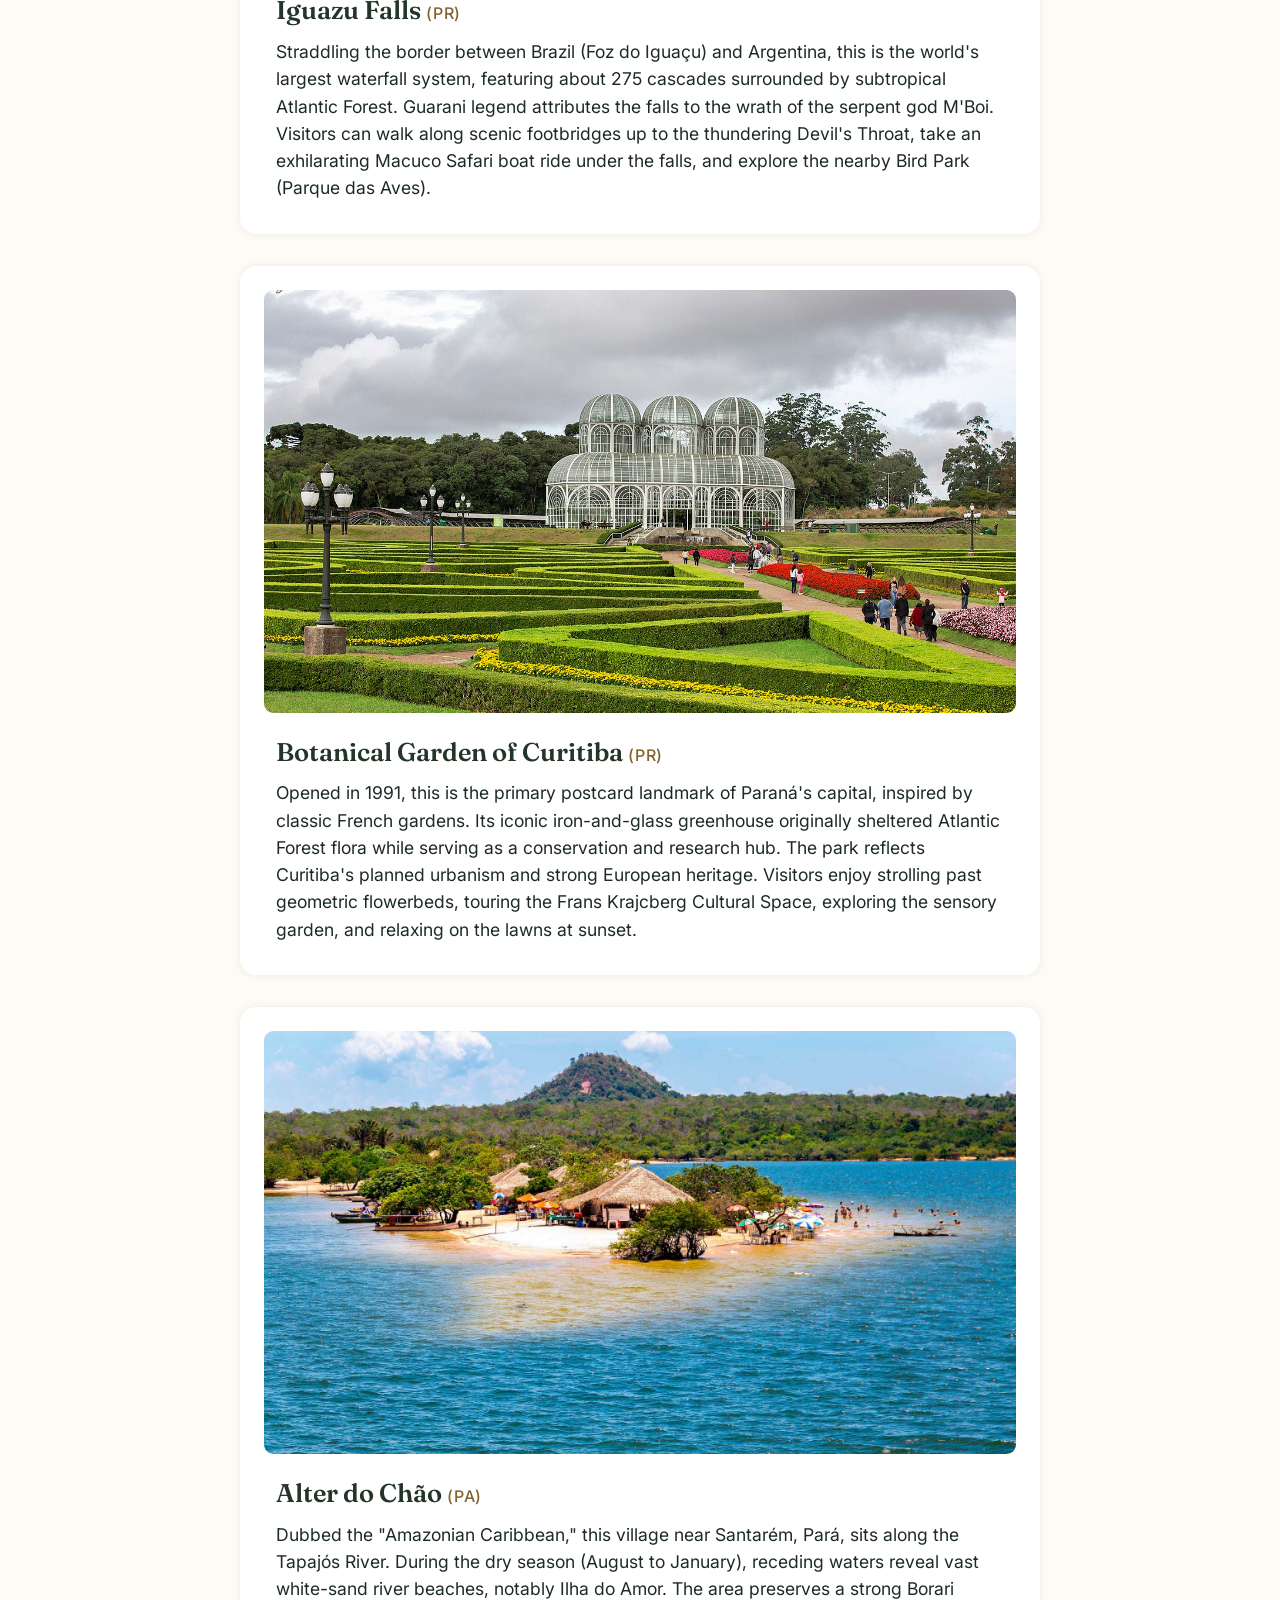
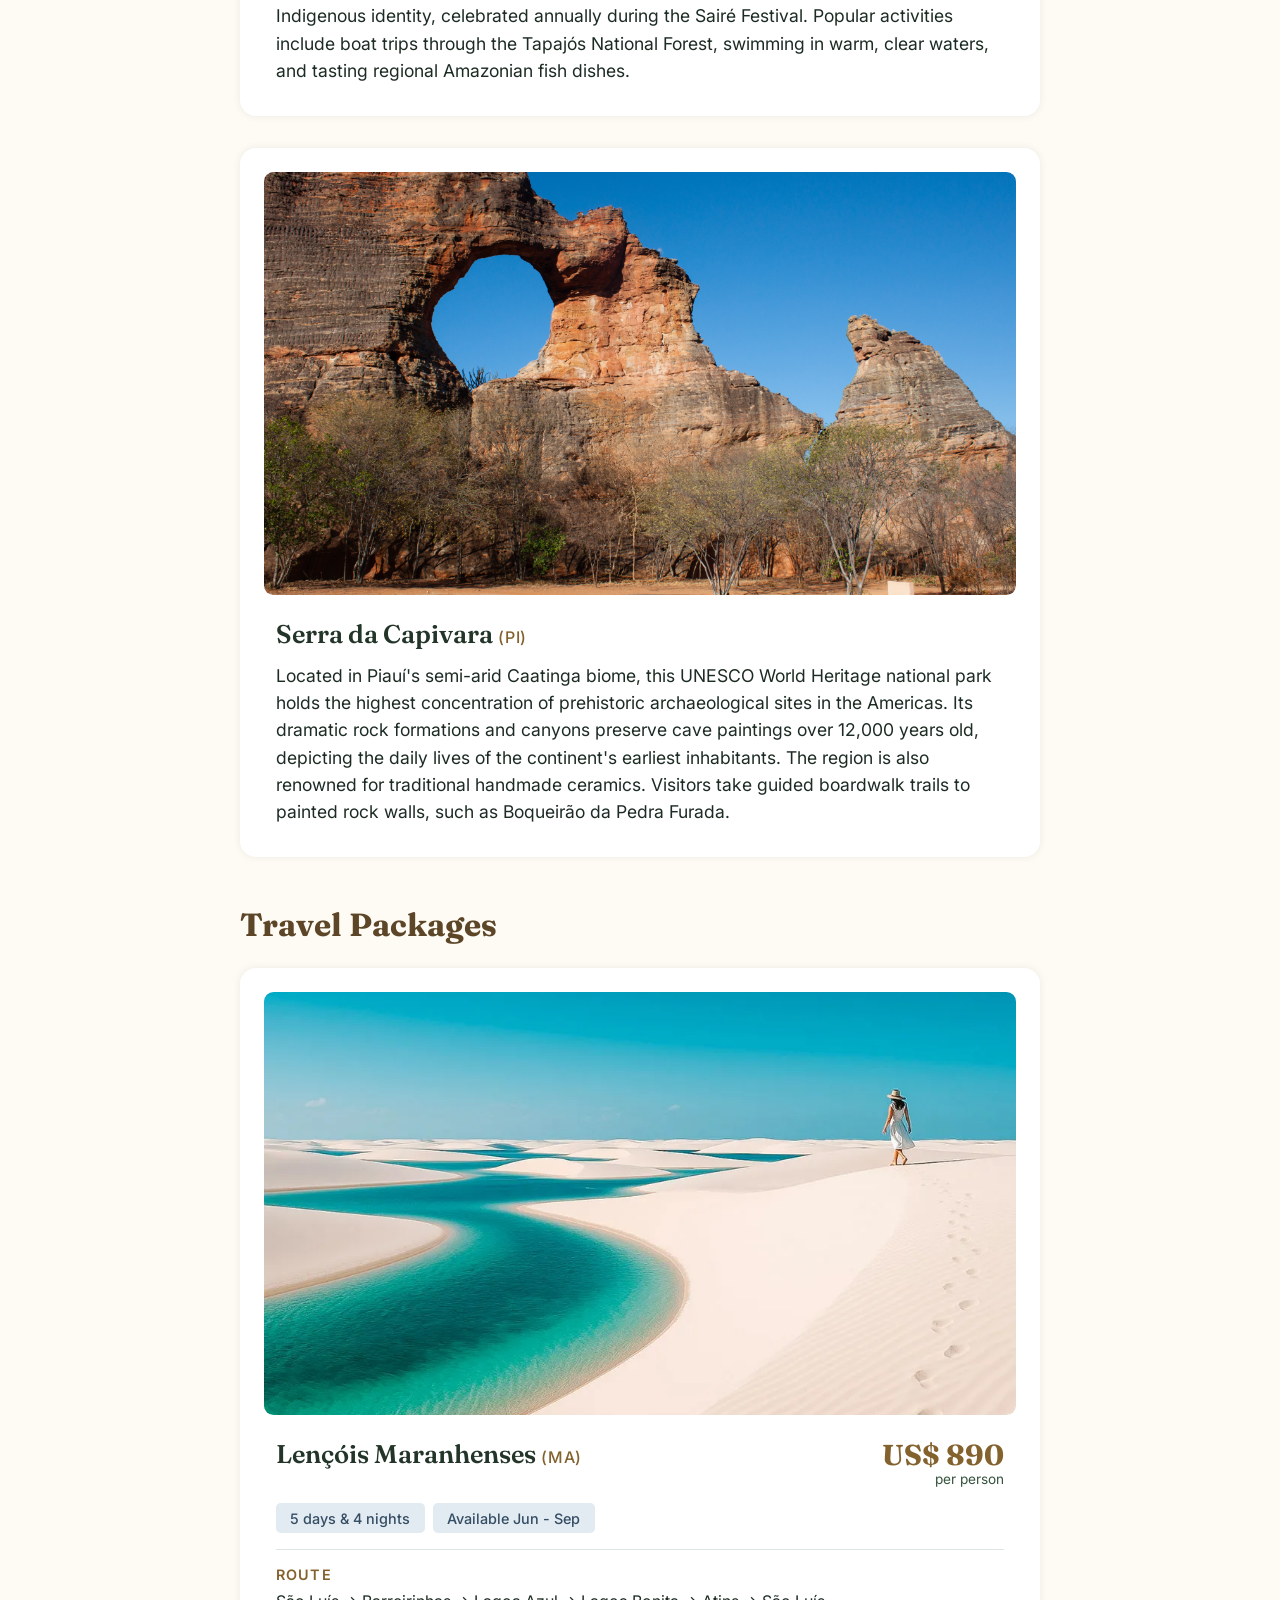
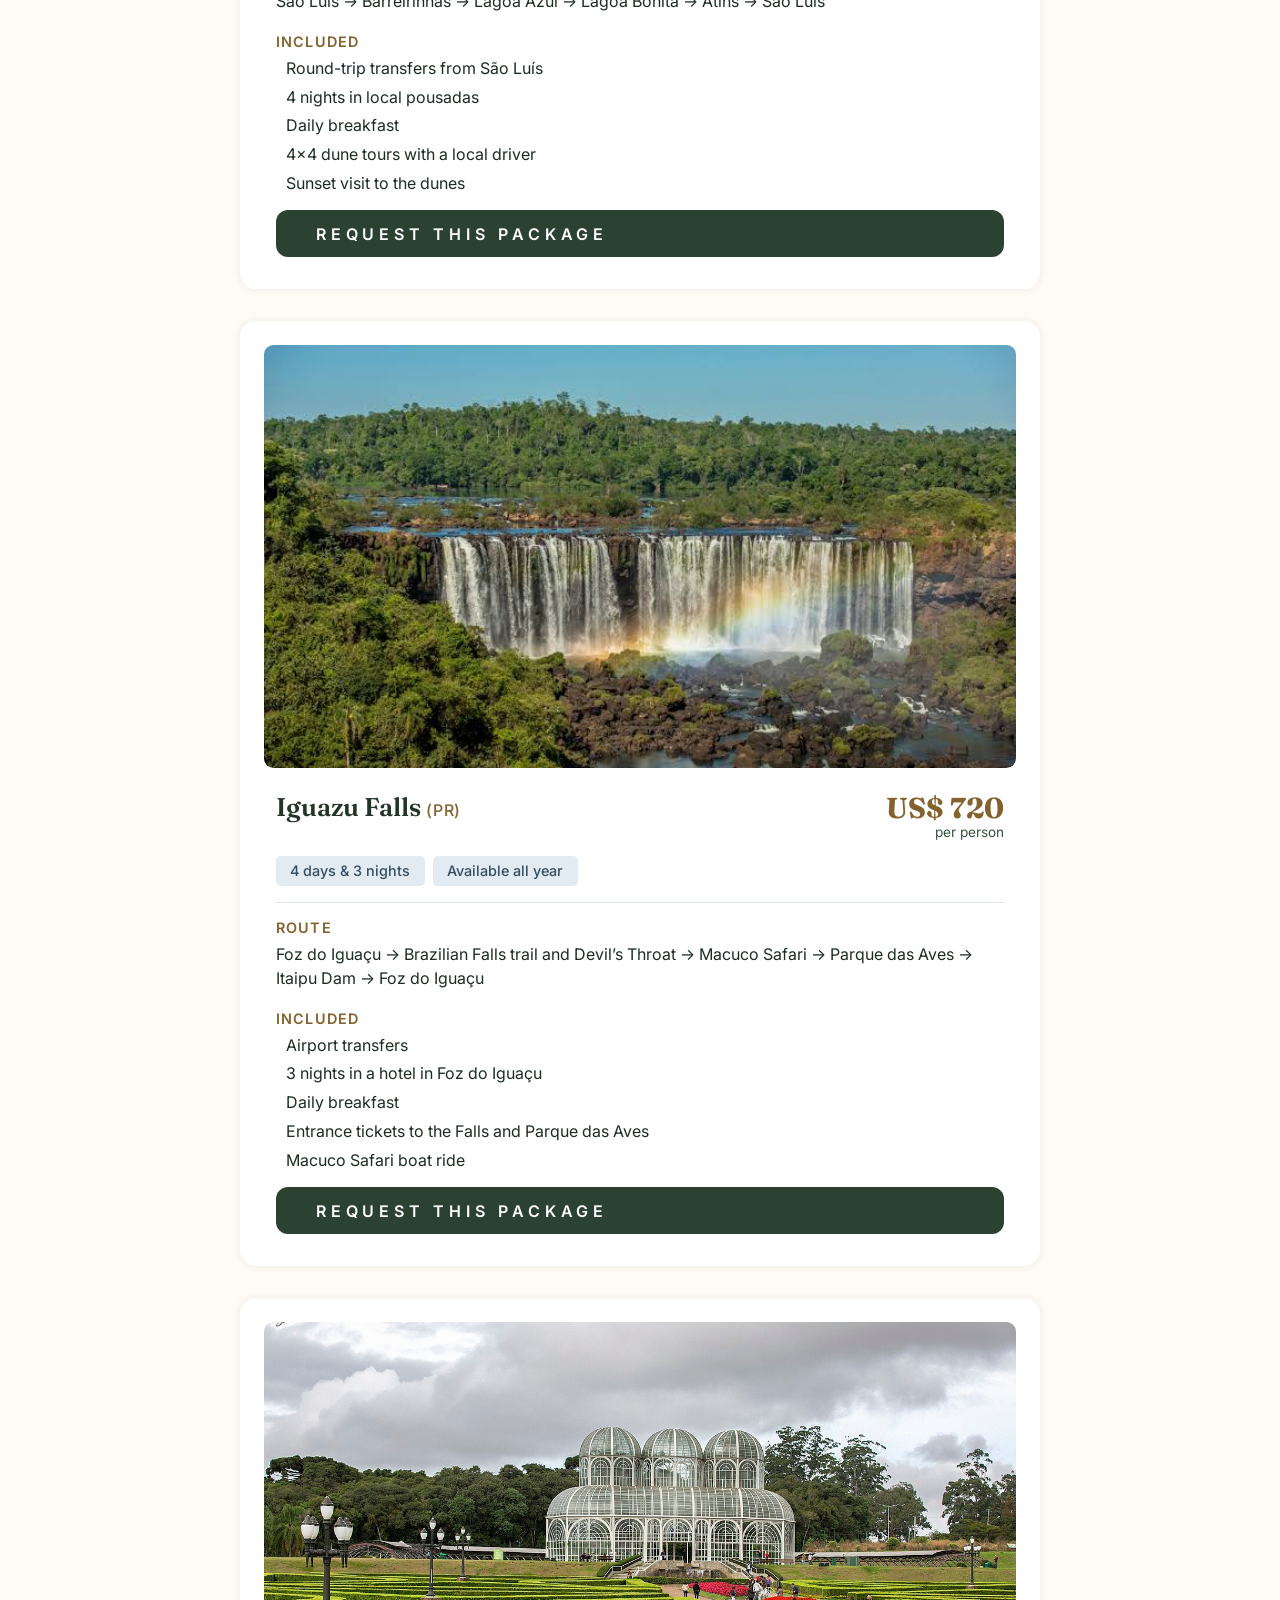
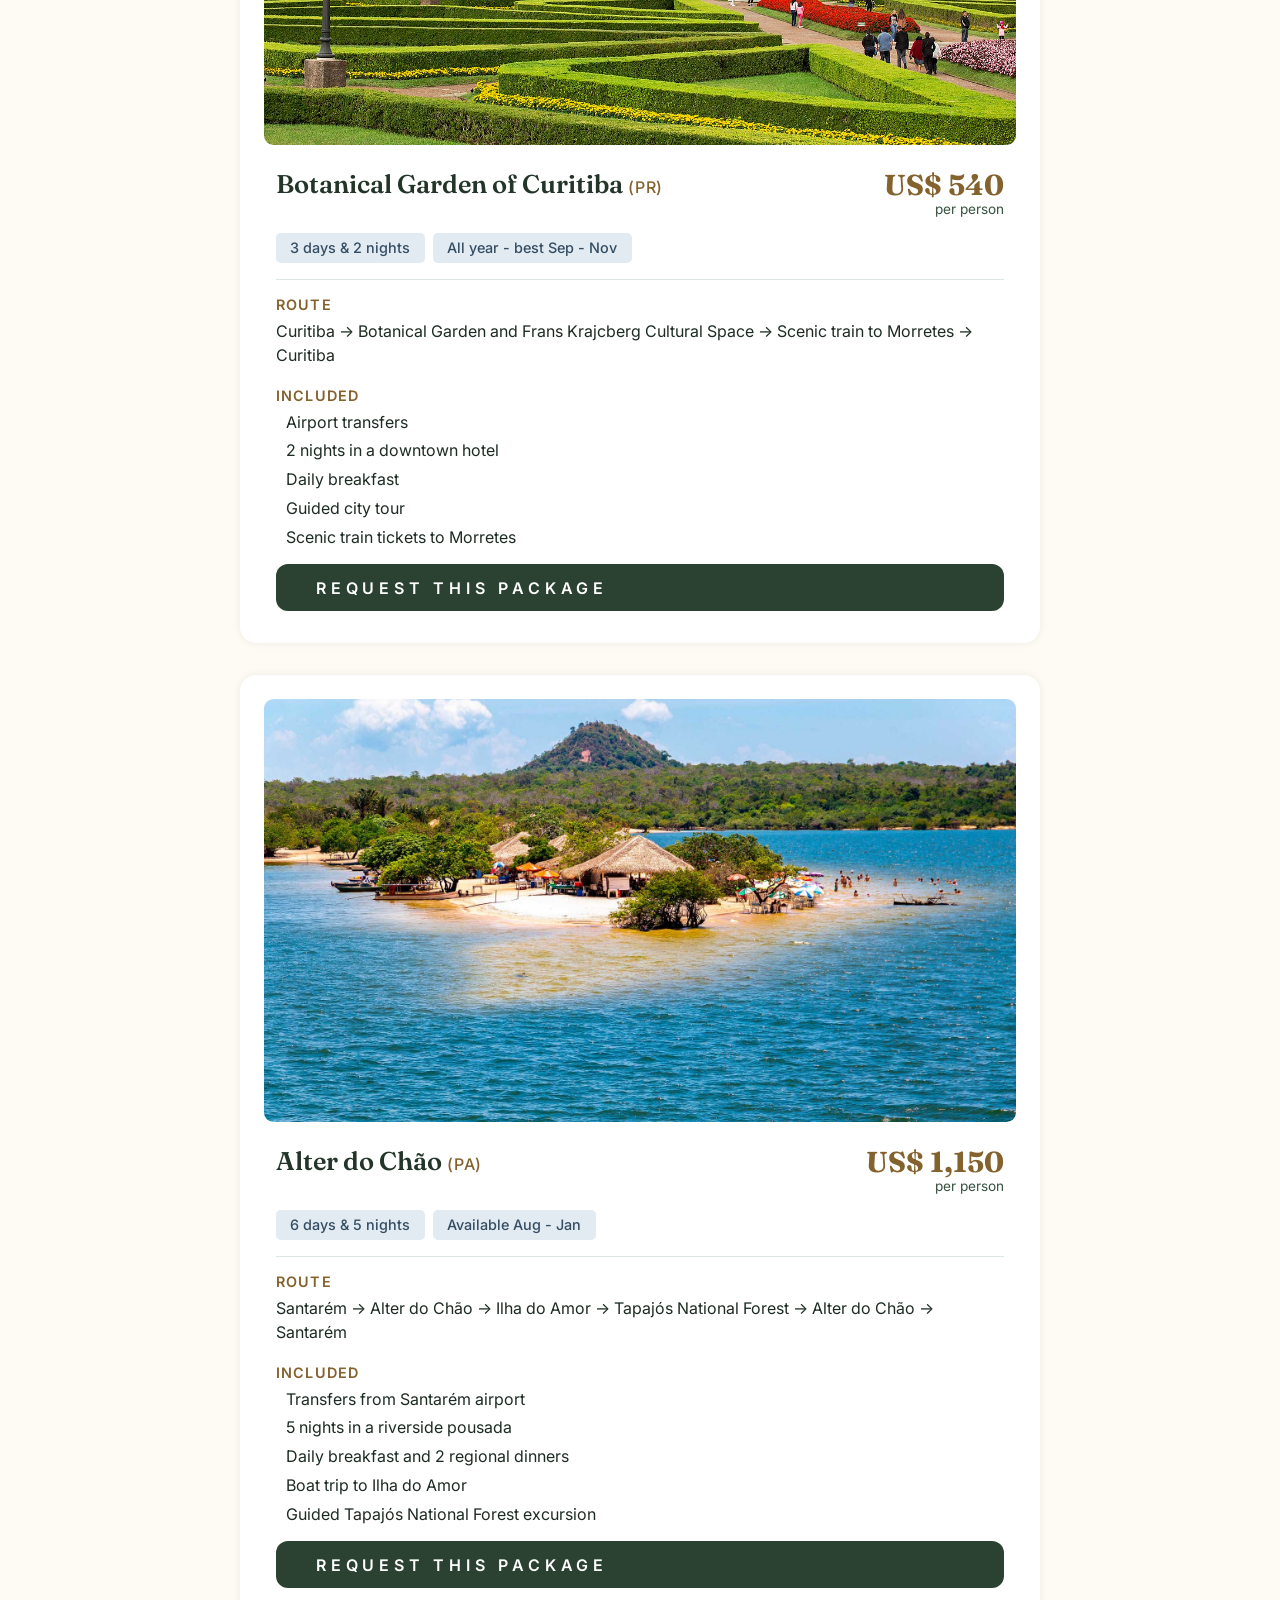
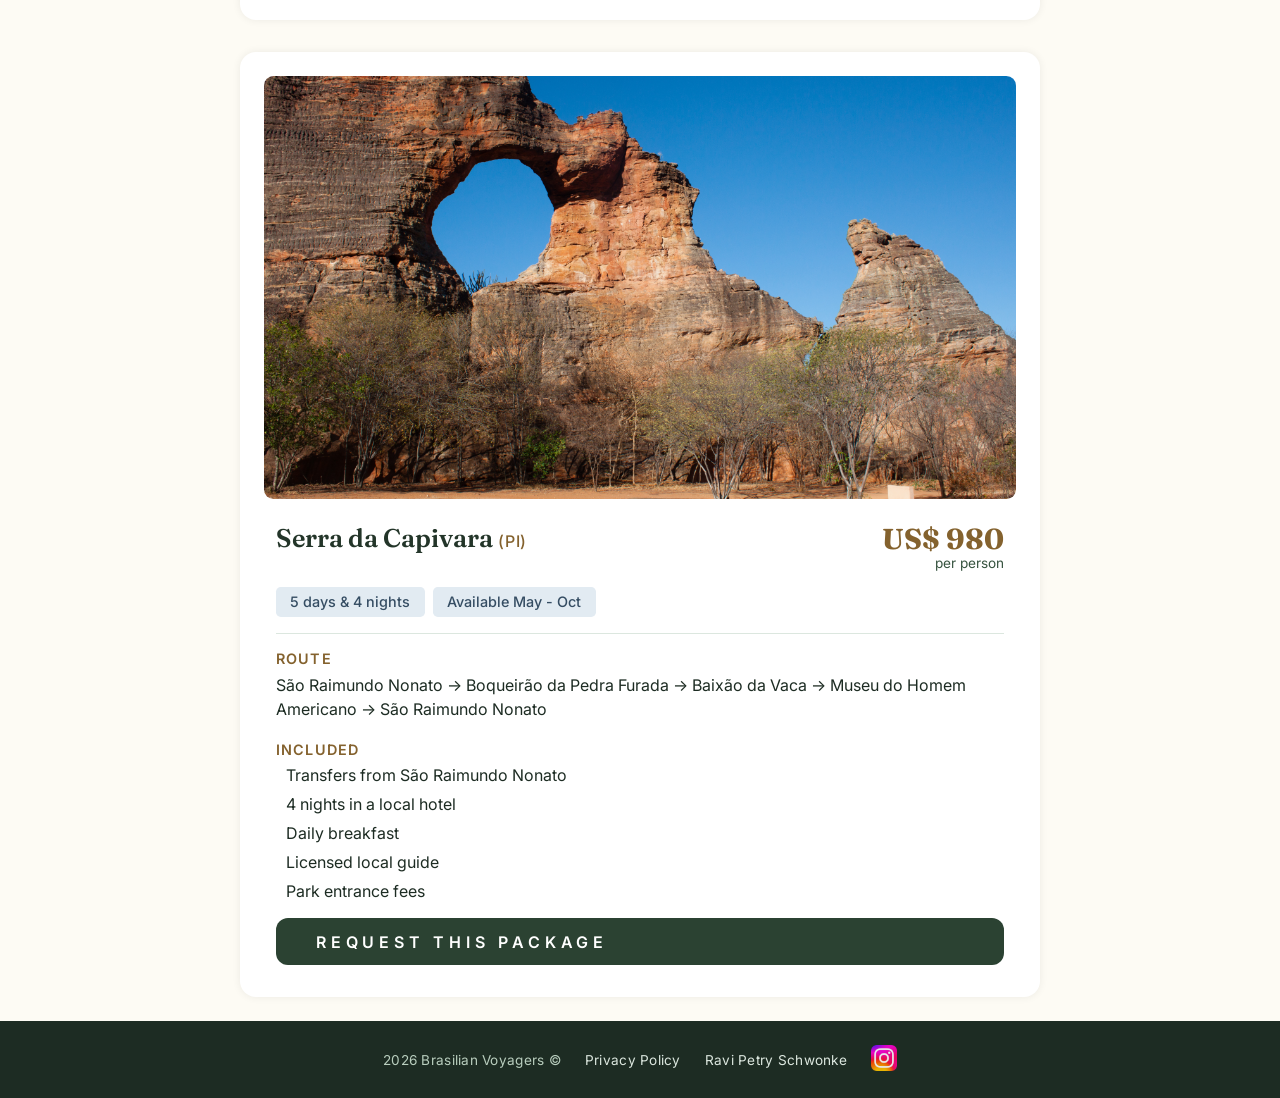
==== commit 2cdd3aac: "fix: remove community posts section and references" ====
--- a/about.html
+++ b/about.html
@@ -33,7 +33,6 @@
       <nav id="nav-about">
         <ul>
           <li><a href="#places-guide">Places Guide</a></li>
-          <li><a href="#community-posts">Community Posts</a></li>
           <li><a href="#travel-packages">Travel Packages</a></li>
         </ul>
       </nav>
@@ -116,13 +115,6 @@
           </div>
         </article>
       </div>
-    </section>
-
-    <section id="community-posts">
-      <h2>Community Posts</h2>
-      <p>
-        There're no community posts yet. You can be the first to register your experience here!
-      </p>
     </section>
 
     <section id="travel-packages">
--- a/style.css
+++ b/style.css
@@ -352,11 +352,6 @@
   font-size: 1.1rem;
   line-height: 1.55;
   color: var(--green-forest-900);
-}
-
-#community-posts p {
-  font-size: 1.2rem;
-  border-bottom: 1px solid var(--green-forest-100);
 }
 
 .package-info {
@@ -599,4 +594,136 @@
 
 .footer-ul a:hover {
   color: #ffffff;
+}
+
+@media (min-width: 1301px) {
+  .footer-ig {
+    display: none;
+  }
+}
+
+@media (max-width: 1300px) {
+  header {
+    flex-direction: column;
+    flex-wrap: wrap;
+    padding: 0.75rem 1.25rem;
+    gap: 0.75rem 1rem;
+  }
+
+  .header-logo {
+    flex: 1;
+  }
+
+  header>a {
+    display: none;
+  }
+
+  main {
+    flex-direction: column;
+    align-items: center;
+    margin: 1.5rem 5%;
+  }
+
+  #what-is,
+  #examples,
+  #contact {
+    width: 100%;
+    max-width: 50rem;
+    min-height: auto;
+  }
+
+  #nav-about ul {
+    flex-wrap: wrap;
+    justify-content: center;
+  }
+
+  .package-tags {
+    flex-wrap: wrap;
+  }
+
+  .footer-ul {
+    gap: 0.5rem 1.5rem;
+  }
+}
+
+@media (max-width: 480px) {
+  header img {
+    width: 36px;
+    height: 36px;
+  }
+
+  .header-logo {
+    gap: 0.5rem;
+  }
+
+  .header-logo p {
+    font-size: 1.2rem;
+  }
+
+  .nav-ul {
+    gap: 1.25rem;
+  }
+
+  .nav-ul a {
+    font-size: 0.85rem;
+  }
+
+  #what-is,
+  #examples,
+  #contact {
+    padding: 1.5rem 1.25rem;
+    border-radius: 1.25rem;
+  }
+
+  #what-is h1,
+  #contact h1,
+  #about h1 {
+    font-size: 2rem;
+  }
+
+  #about h2 {
+    font-size: 1.6rem;
+  }
+
+  #nav-about ul li a {
+    padding: 0.4rem 0.9rem;
+    font-size: 0.95rem;
+  }
+
+  .place-card,
+  .package-card {
+    padding: 1rem 1rem 1.5rem;
+  }
+
+  .place-info,
+  .package-info {
+    padding: 0 0.25rem;
+  }
+
+  .place-info h3,
+  .package-info h3 {
+    font-size: 1.4rem;
+  }
+
+  .package-price {
+    align-items: flex-start;
+  }
+
+  #form-submit,
+  .package-cta {
+    padding: 0.85rem 1rem;
+    letter-spacing: 0.15rem;
+  }
+
+  .package-cta {
+    text-align: center;
+  }
+
+  footer {
+    padding: 1.25rem 1rem;
+  }
+
+  .footer-ul {
+    flex-direction: column;
+  }
 }
